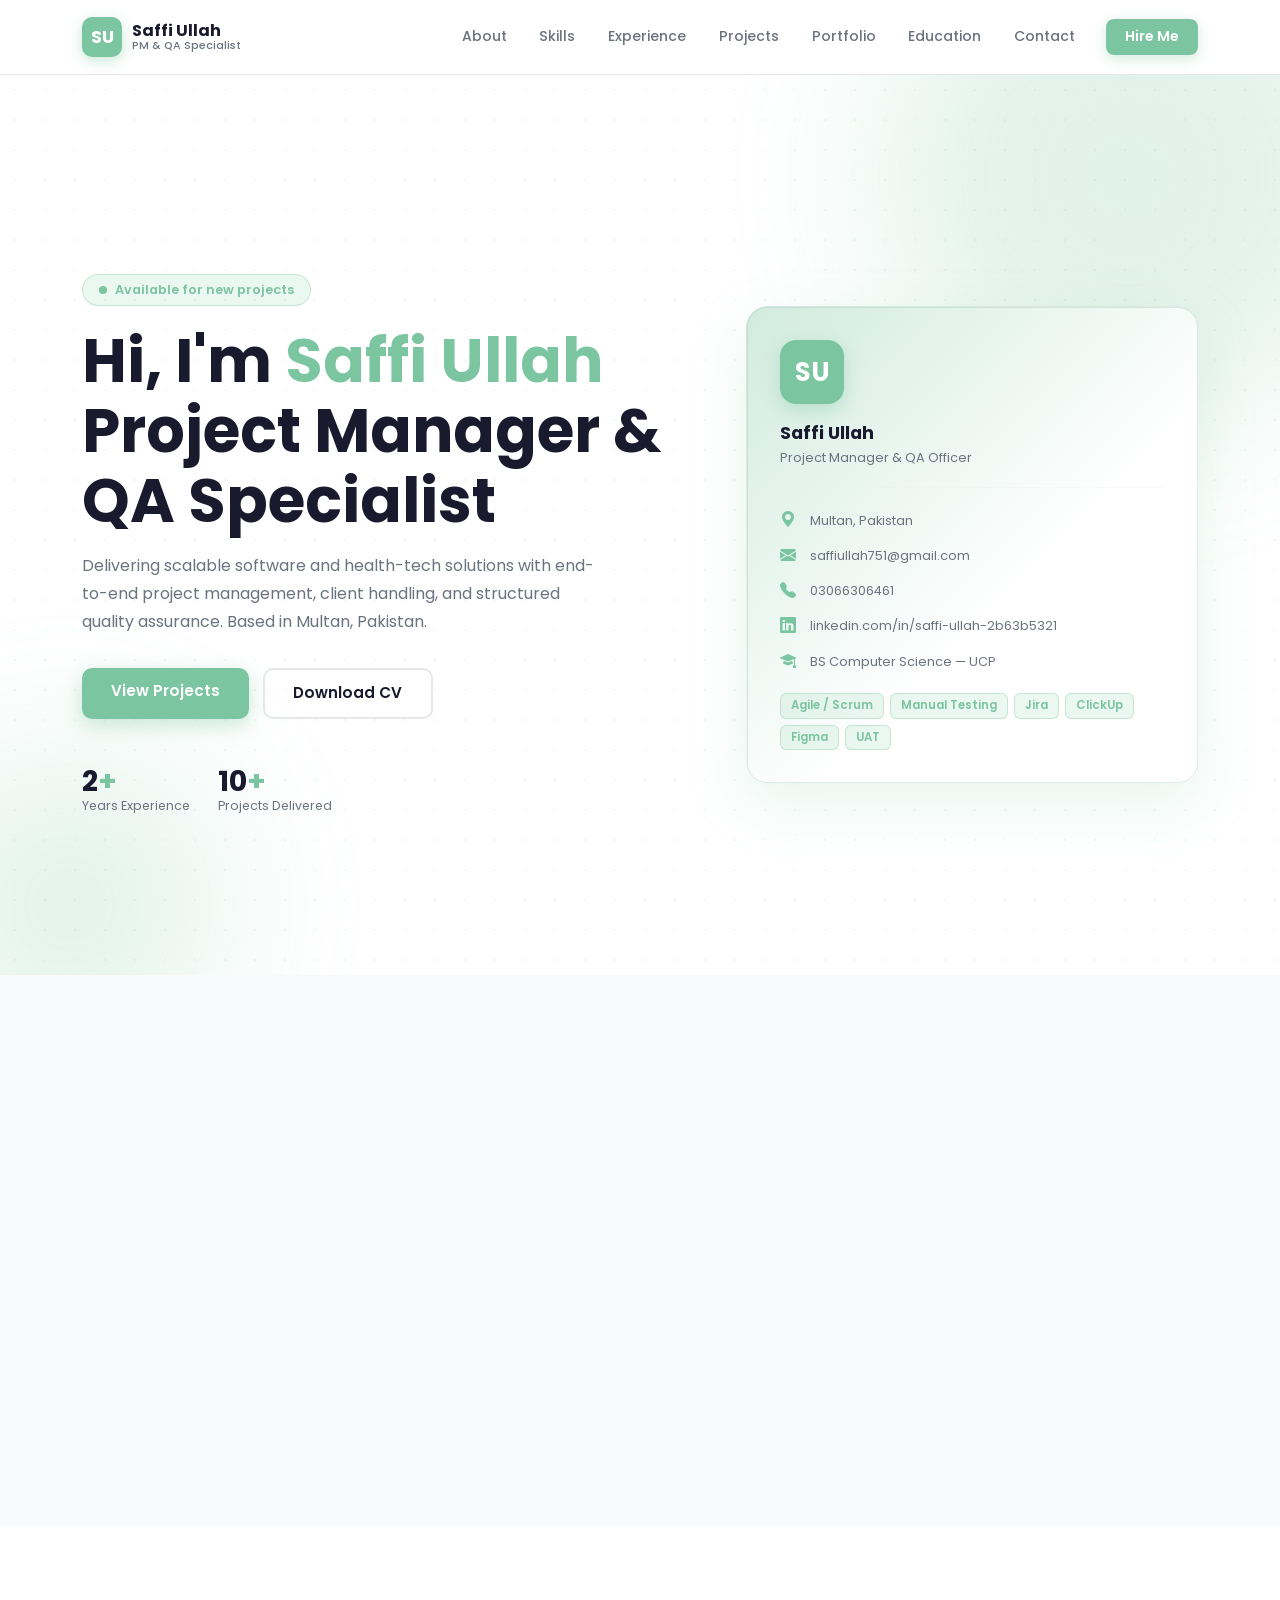
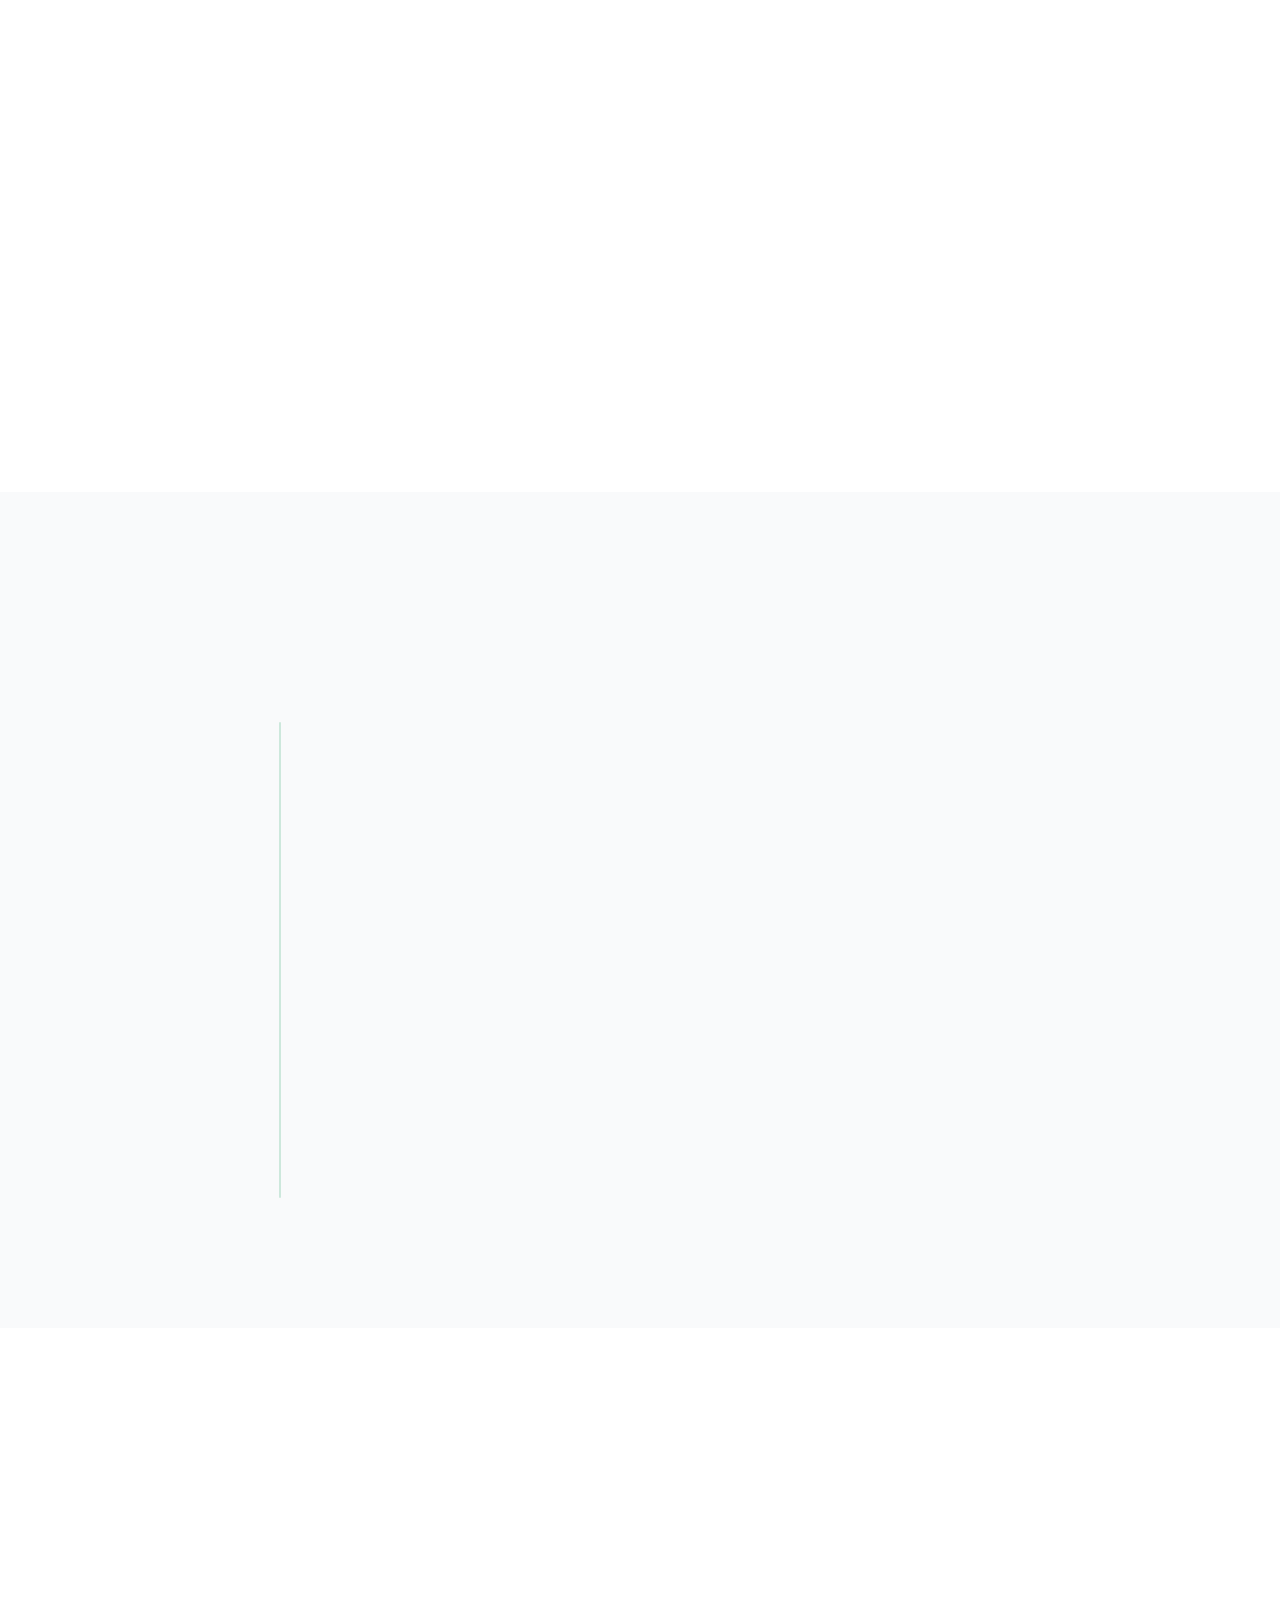
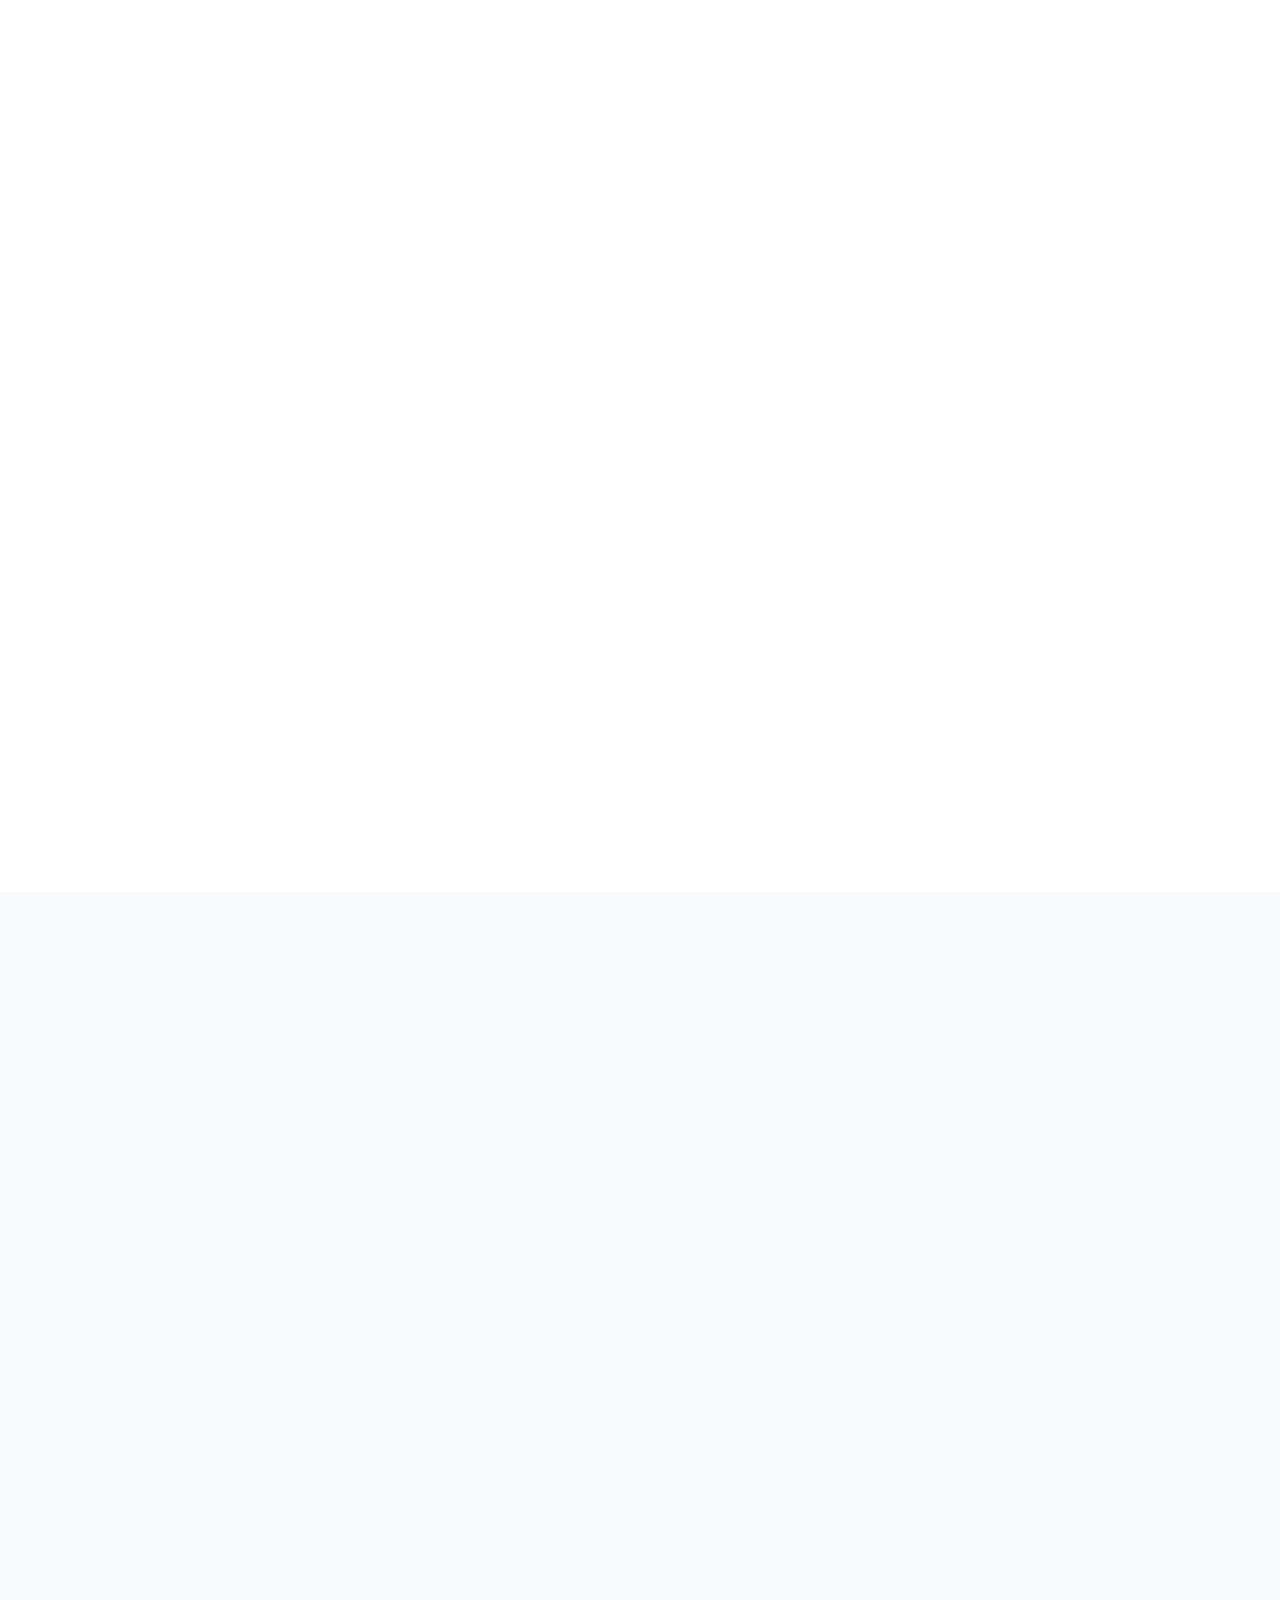
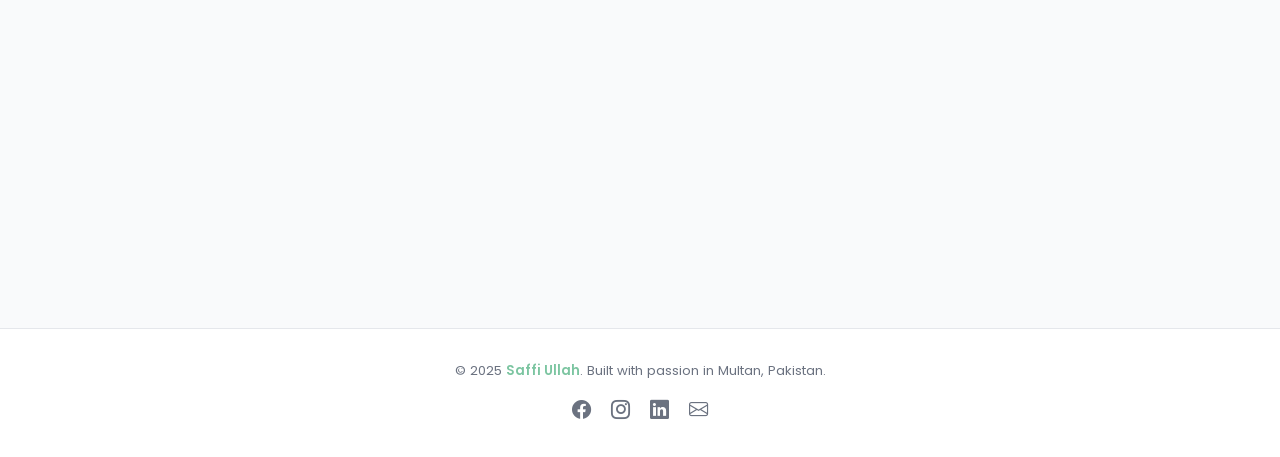
==== main.html @ bc8ad9ce "Initial commit" ====
<!DOCTYPE html>
<html lang="en">

<head>
  <meta charset="UTF-8" />
  <meta name="viewport" content="width=device-width, initial-scale=1.0" />
  <title>Saffi Ullah | Project Manager & QA Specialist</title>
  <link rel="stylesheet" href="assets/style.css" />

  <!-- Google Fonts -->
  <link
    href="https://fonts.googleapis.com/css2?family=Poppins:ital,wght@0,400;0,500;0,600;0,700;1,400;1,500&display=swap"
    rel="stylesheet" />

  <!-- Bootstrap 5 -->
  <link href="https://cdn.jsdelivr.net/npm/bootstrap@5.3.2/dist/css/bootstrap.min.css" rel="stylesheet" />

  <!-- Bootstrap Icons -->
  <link href="https://cdn.jsdelivr.net/npm/bootstrap-icons@1.11.3/font/bootstrap-icons.min.css" rel="stylesheet" />

  <!-- css link -->
  <link rel="stylesheet" href="assets/style.css" />

</head>



<body>

  <!-- ===== NAVBAR ===== -->
  <nav class="navbar navbar-expand-lg" id="mainNav">
    <div class="container">
      <a class="navbar-brand" href="#hero">
        <div class="logo-mark">SU</div>
        <div class="logo-text">
          <span class="logo-name">Saffi Ullah</span>
          <span class="logo-role">PM & QA Specialist</span>
        </div>
      </a>
      <button class="navbar-toggler" type="button" data-bs-toggle="collapse" data-bs-target="#navMenu">
        <i class="bi bi-list fs-4"></i>
      </button>
      <div class="collapse navbar-collapse justify-content-end" id="navMenu">
        <ul class="navbar-nav align-items-lg-center gap-1 me-3">
          <li class="nav-item"><a class="nav-link" href="#about">About</a></li>
          <li class="nav-item"><a class="nav-link" href="#skills">Skills</a></li>
          <li class="nav-item"><a class="nav-link" href="#experience">Experience</a></li>
          <li class="nav-item"><a class="nav-link" href="#projects">Projects</a></li>
          <li class="nav-item"><a class="nav-link" href="#portfolio">Portfolio</a></li>
          <li class="nav-item"><a class="nav-link" href="#education">Education</a></li>
          <li class="nav-item"><a class="nav-link" href="#contact">Contact</a></li>
        </ul>
        <a class="btn-hire nav-link" href="mailto:saffiullah751@gmail.com">Hire Me</a>
      </div>
    </div>
  </nav>

  <!-- ===== HERO ===== -->
  <section id="hero">
    <div class="hero-dots"></div>
    <div class="hero-blob blob-1"></div>
    <div class="hero-blob blob-2"></div>
    <div class="container">
      <div class="row align-items-center gy-5">
        <div class="col-lg-7">
          <div class="hero-badge">
            <span class="dot"></span>
            Available for new projects
          </div>
          <h1 class="hero-title">
            Hi, I'm <span class="accent-word">Saffi Ullah</span><br />
            Project Manager &<br />QA Specialist
          </h1>
          <p class="hero-desc">
            Delivering scalable software and health-tech solutions with end-to-end project management, client handling,
            and structured quality assurance. Based in Multan, Pakistan.
          </p>
          <div class="hero-actions">
            <a href="#projects" class="btn btn-primary-accent">View Projects</a>
            <a href="assets/CV/Saffi Ullah - Professional Cv.pdf" download class="btn btn-outline-accent">Download
              CV</a>
          </div>
          <div class="hero-stats">
            <div class="stat-item">
              <div class="stat-num">2<span>+</span></div>
              <div class="stat-label">Years Experience</div>
            </div>
            <div class="stat-item">
              <div class="stat-num">10<span>+</span></div>
              <div class="stat-label">Projects Delivered</div>
            </div>
          </div>
        </div>
        <div class="col-lg-5">
          <div class="hero-card">
            <div class="hc-avatar">SU</div>
            <div class="hc-name">Saffi Ullah</div>
            <div class="hc-role">Project Manager & QA Officer</div>
            <hr class="hc-divider" />
            <div class="hc-info-row">
              <i class="bi bi-geo-alt-fill"></i>
              <span>Multan, Pakistan</span>
            </div>
            <div class="hc-info-row">
              <i class="bi bi-envelope-fill"></i>
              <span>saffiullah751@gmail.com</span>
            </div>
            <div class="hc-info-row">
              <i class="bi bi-telephone-fill"></i>
              <span>03066306461</span>
            </div>
            <div class="hc-info-row">
              <i class="bi bi-linkedin"></i>
              <span>linkedin.com/in/saffi-ullah-2b63b5321</span>
            </div>
            <div class="hc-info-row">
              <i class="bi bi-mortarboard-fill"></i>
              <span>BS Computer Science — UCP</span>
            </div>
            <div class="hc-tags">
              <span class="hc-tag">Agile / Scrum</span>
              <span class="hc-tag">Manual Testing</span>
              <span class="hc-tag">Jira</span>
              <span class="hc-tag">ClickUp</span>
              <span class="hc-tag">Figma</span>
              <span class="hc-tag">UAT</span>
            </div>
          </div>
        </div>
      </div>
    </div>
  </section>

  <!-- ===== ABOUT ===== -->
  <section id="about">
    <div class="container">
      <div class="text-center mb-5 reveal">
        <div class="accent-line mx-auto"></div>
        <h2 class="section-title">About Me</h2>
        <p class="section-sub">A brief overview of who I am and what I bring to the table</p>
      </div>
      <div class="row g-4">
        <div class="col-md-6 col-lg-3 reveal delay-1">
          <div class="about-card">
            <div class="about-icon"><i class="bi bi-diagram-3-fill"></i></div>
            <h5>Project Management</h5>
            <p>End-to-end project delivery using Agile & Scrum methodologies with Jira and ClickUp.</p>
          </div>
        </div>
        <div class="col-md-6 col-lg-3 reveal delay-2">
          <div class="about-card">
            <div class="about-icon"><i class="bi bi-shield-check-fill"></i></div>
            <h5>QA & Testing</h5>
            <p>Manual testing, functional & structural testing, test case design, and UAT execution.</p>
          </div>
        </div>
        <div class="col-md-6 col-lg-3 reveal delay-3">
          <div class="about-card">
            <div class="about-icon"><i class="bi bi-people-fill"></i></div>
            <h5>Team Leadership</h5>
            <p>Coordinating cross-functional remote teams for smooth feature delivery and bug resolution.</p>
          </div>
        </div>
        <div class="col-md-6 col-lg-3 reveal delay-4">
          <div class="about-card">
            <div class="about-icon"><i class="bi bi-chat-dots-fill"></i></div>
            <h5>Client Handling</h5>
            <p>Requirement gathering, proposal writing, and clear project communications with clients.</p>
          </div>
        </div>
      </div>
    </div>
  </section>

  <!-- ===== SKILLS ===== -->
  <section id="skills">
    <div class="container">
      <div class="text-center mb-5 reveal">
        <div class="accent-line mx-auto"></div>
        <h2 class="section-title">Core Skills</h2>
        <p class="section-sub">Technologies, tools, and methodologies I work with</p>
      </div>
      <div class="row g-4">
        <div class="col-md-4 reveal delay-1">
          <div class="skill-group-title"><i class="bi bi-briefcase me-1"></i> Project Management</div>
          <div>
            <span class="skill-pill"><i class="bi bi-check-circle-fill"></i> Agile / Scrum</span>
            <span class="skill-pill"><i class="bi bi-check-circle-fill"></i> Client Communication</span>
            <span class="skill-pill"><i class="bi bi-check-circle-fill"></i> SRS Writing</span>
            <span class="skill-pill"><i class="bi bi-check-circle-fill"></i> Proposal Writing</span>
            <span class="skill-pill"><i class="bi bi-check-circle-fill"></i> Team Coordination</span>
            <span class="skill-pill"><i class="bi bi-check-circle-fill"></i> Remote Team Mgmt</span>
          </div>
        </div>
        <div class="col-md-4 reveal delay-2">
          <div class="skill-group-title"><i class="bi bi-shield-check me-1"></i> QA & Testing</div>
          <div>
            <span class="skill-pill"><i class="bi bi-check-circle-fill"></i> Manual Testing</span>
            <span class="skill-pill"><i class="bi bi-check-circle-fill"></i> Functional Testing</span>
            <span class="skill-pill"><i class="bi bi-check-circle-fill"></i> Structural Testing</span>
            <span class="skill-pill"><i class="bi bi-check-circle-fill"></i> Test Case Design</span>
            <span class="skill-pill"><i class="bi bi-check-circle-fill"></i> UAT</span>
            <span class="skill-pill"><i class="bi bi-check-circle-fill"></i> Defect Tracking</span>
          </div>
        </div>
        <div class="col-md-4 reveal delay-3">
          <div class="skill-group-title"><i class="bi bi-tools me-1"></i> Tools & Technologies</div>
          <div>
            <span class="skill-pill"><i class="bi bi-check-circle-fill"></i> Jira</span>
            <span class="skill-pill"><i class="bi bi-check-circle-fill"></i> ClickUp</span>
            <span class="skill-pill"><i class="bi bi-check-circle-fill"></i> Figma</span>
            <span class="skill-pill"><i class="bi bi-check-circle-fill"></i> Discord</span>
            <span class="skill-pill"><i class="bi bi-check-circle-fill"></i> Stitch AI</span>
            <span class="skill-pill"><i class="bi bi-check-circle-fill"></i> Perplexity AI</span>
          </div>
        </div>
      </div>
    </div>
  </section>

  <!-- ===== EXPERIENCE ===== -->
  <section id="experience">
    <div class="container">
      <div class="text-center mb-5 reveal">
        <div class="accent-line mx-auto"></div>
        <h2 class="section-title">Experience</h2>
        <p class="section-sub">Professional roles and responsibilities</p>
      </div>
      <div class="row justify-content-center">
        <div class="col-lg-8">
          <div class="timeline">
            <!-- Current job -->
            <div class="timeline-item reveal">
              <div class="timeline-dot"></div>
              <div class="timeline-card">
                <div class="timeline-header">
                  <div>
                    <div class="timeline-company">Maxcore Technologies</div>
                    <div class="timeline-role">Project Manager & QA Officer</div>
                  </div>
                  <span class="timeline-period">June 2025 – Present</span>
                </div>
                <ul class="timeline-list">
                  <li>Managed multiple software projects ensuring on-time delivery within scope and resources</li>
                  <li>Led QA processes including test planning, execution, and defect tracking</li>
                  <li>Coordinated cross-functional teams using Jira and ClickUp</li>
                  <li>Improved product quality by identifying and resolving critical issues before release</li>
                  <li>Handled client communication, requirements clarification, and project updates</li>
                </ul>
              </div>
            </div>
            <!-- Previous job -->
            <div class="timeline-item reveal delay-1">
              <div class="timeline-dot"></div>
              <div class="timeline-card">
                <div class="timeline-header">
                  <div>
                    <div class="timeline-company">Fitwell Hub</div>
                    <div class="timeline-role">Project Manager & QA Officer</div>
                  </div>
                  <span class="timeline-period">Aug 2024 – May 2025</span>
                </div>
                <ul class="timeline-list">
                  <li>Managed development of health-tech platforms including patient and doctor dashboards</li>
                  <li>Created detailed SRS documents, workflows, and system requirements</li>
                  <li>Conducted manual testing and UAT to ensure product quality</li>
                  <li>Collaborated with developers for smooth implementation and timely delivery</li>
                </ul>
              </div>
            </div>
          </div>
        </div>
      </div>
    </div>
  </section>

  <!-- ===== PROJECTS ===== -->
  <section id="projects">
    <div class="container">
      <div class="text-center mb-5 reveal">
        <div class="accent-line mx-auto"></div>
        <h2 class="section-title">Projects</h2>
        <p class="section-sub">Key projects I've managed and delivered</p>
      </div>
      <div class="row g-4">
        <!-- Darpatente -->
        <div class="col-md-6 col-lg-4 reveal delay-1">
          <div class="project-card">
            <div class="project-icon"><i class="bi bi-globe2"></i></div>
            <h5>Darpatente Website</h5>
            <p>Managed full project lifecycle from planning to deployment. Designed workflows and ensured quality
              through structured testing for a smooth user experience.</p>
            <div class="project-tags">
              <span class="project-tag">Web</span>
              <span class="project-tag">QA Testing</span>
              <span class="project-tag">Project Management</span>
            </div>
            <a href="https://www.darpatente.com/" target="_blank" class="project-link">
              Visit Site <i class="bi bi-arrow-right"></i>
            </a>
          </div>
        </div>

        <!-- ExtBuy -->
        <div class="col-md-6 col-lg-4 reveal delay-2">
          <div class="project-card">
            <div class="project-icon"><i class="bi bi-cart4"></i></div>
            <h5>ExtBuy E-commerce Platform</h5>
            <p>Managed development of a multi-category e-commerce platform (web + mobile). Oversaw UI/UX design, feature
              planning, functional testing, and coordinated dev teams.</p>
            <div class="project-tags">
              <span class="project-tag">E-commerce</span>
              <span class="project-tag">Web & Mobile</span>
              <span class="project-tag">UI/UX</span>
              <span class="project-tag">QA</span>
            </div>
            <a href="https://extbuy.om/" target="_blank" class="project-link">
              Visit Site <i class="bi bi-arrow-right"></i>
            </a>
          </div>
        </div>

        <!-- Qaf World -->
        <div class="col-md-6 col-lg-4 reveal delay-3">
          <div class="project-card">
            <div class="project-icon"><i class="bi bi-window"></i></div>
            <h5>Qaf World Website</h5>
            <p>Managed website planning and execution. Ensured functionality, usability, and performance through
              thorough QA testing and development team collaboration.</p>
            <div class="project-tags">
              <span class="project-tag">Web</span>
              <span class="project-tag">QA</span>
              <span class="project-tag">Performance</span>
            </div>
            <a href="https://qafworld.com/" target="_blank" class="project-link">
              Visit Site <i class="bi bi-arrow-right"></i>
            </a>
          </div>
        </div>

        <!-- Manly -->
        <div class="col-md-6 col-lg-4 reveal delay-1">
          <div class="project-card">
            <div class="project-icon"><i class="bi bi-bag-check-fill"></i></div>
            <h5>Manly Platform</h5>
            <p>Contributed to project management and QA for the Manly platform, ensuring smooth delivery and consistent
              quality across features.</p>
            <div class="project-tags">
              <span class="project-tag">Web</span>
              <span class="project-tag">QA</span>
            </div>
            <a href="https://manly.nl/" target="_blank" class="project-link">
              Visit Site <i class="bi bi-arrow-right"></i>
            </a>
          </div>
        </div>

        <!-- Laraib Fashion -->
        <div class="col-md-6 col-lg-4 reveal delay-2">
          <div class="project-card">
            <div class="project-icon"><i class="bi bi-stars"></i></div>
            <h5>Laraib Fashion</h5>
            <p>Managed the fashion e-commerce platform, overseeing product quality, user experience, and timely feature
              delivery.</p>
            <div class="project-tags">
              <span class="project-tag">Fashion</span>
              <span class="project-tag">E-commerce</span>
              <span class="project-tag">Web</span>
            </div>
            <a href="https://laraibfashion.foryouwin.com/" target="_blank" class="project-link">
              Visit Site <i class="bi bi-arrow-right"></i>
            </a>
          </div>
        </div>

        <!-- WorkDoDash -->
        <div class="col-md-6 col-lg-4 reveal delay-3">
          <div class="project-card">
            <div class="project-icon"><i class="bi bi-speedometer2"></i></div>
            <h5>WorkDoDash</h5>
            <p>Managed the WorkDoDash project end-to-end, conducting QA processes and ensuring reliable dashboard
              functionality for end users.</p>
            <div class="project-tags">
              <span class="project-tag">Dashboard</span>
              <span class="project-tag">QA</span>
              <span class="project-tag">Web</span>
            </div>
            <a href="https://workdodash.jojig.shop" target="_blank" class="project-link">
              Visit Site <i class="bi bi-arrow-right"></i>
            </a>
          </div>
        </div>
      </div>
    </div>
  </section>

  <!-- ===== PORTFOLIO LINKS ===== -->
  <!-- ===== PROJECTS ===== -->
  <section id="projects">
    <div class="container">
      <div class="text-center mb-5 reveal">
        <div class="accent-line mx-auto"></div>
        <h2 class="section-title">Projects</h2>
        <p class="section-sub">Key projects I've managed and delivered</p>
      </div>
      <div class="row g-4">
        <!-- Darpatente -->
        <div class="col-md-6 col-lg-4 reveal delay-1">
          <div class="project-card">
            <div class="project-icon">
              <img src="assets/darpatente-icon.png" alt="Darpatente">
            </div>
            <h5>Darpatente Website</h5>
            <p>Managed full project lifecycle from planning to deployment. Designed workflows and ensured quality
              through structured testing.</p>
            <div class="project-tags">
              <span class="project-tag">Web</span>
              <span class="project-tag">QA Testing</span>
            </div>
            <a href="https://www.darpatente.com/" target="_blank" class="btn btn-primary-accent w-100 mt-2">
              Visit Project <i class="bi bi-box-arrow-up-right ms-2"></i>
            </a>
          </div>
        </div>

        <!-- ExtBuy -->
        <div class="col-md-6 col-lg-4 reveal delay-2">
          <div class="project-card">
            <div class="project-icon">
              <img src="assets/extbuy-icon.png" alt="ExtBuy">
            </div>
            <h5>ExtBuy E-commerce</h5>
            <p>Managed development of a multi-category e-commerce platform (web + mobile). Oversaw UI/UX design and
              feature planning.</p>
            <div class="project-tags">
              <span class="project-tag">E-commerce</span>
              <span class="project-tag">Web & Mobile</span>
            </div>
            <a href="https://extbuy.om/" target="_blank" class="btn btn-primary-accent w-100 mt-2">
              Visit Project <i class="bi bi-box-arrow-up-right ms-2"></i>
            </a>
          </div>
        </div>

        <!-- Qaf World -->
        <div class="col-md-6 col-lg-4 reveal delay-3">
          <div class="project-card">
            <div class="project-icon">
              <img src="assets/qaf-icon.png" alt="Qaf World">
            </div>
            <h5>Qaf World Website</h5>
            <p>Managed website planning and execution. Ensured usability and performance through thorough QA testing.
            </p>
            <div class="project-tags">
              <span class="project-tag">Web</span>
              <span class="project-tag">Performance</span>
            </div>
            <a href="https://qafworld.com/" target="_blank" class="btn btn-primary-accent w-100 mt-2">
              Visit Project <i class="bi bi-box-arrow-up-right ms-2"></i>
            </a>
          </div>
        </div>

        <!-- WorkDoDash -->
        <div class="col-md-6 col-lg-4 reveal delay-1">
          <div class="project-card">
            <div class="project-icon">
              <img src="assets/workdodash-icon.png" alt="WorkDoDash">
            </div>
            <h5>WorkDoDash</h5>
            <p>Managed the WorkDoDash project end-to-end, conducting QA processes and ensuring reliable dashboard
              functionality.</p>
            <div class="project-tags">
              <span class="project-tag">Dashboard</span>
              <span class="project-tag">Web</span>
            </div>
            <a href="https://workdodash.jojig.shop" target="_blank" class="btn btn-primary-accent w-100 mt-2">
              Visit Project <i class="bi bi-box-arrow-up-right ms-2"></i>
            </a>
          </div>
        </div>

        <!-- Add more project cards here using the same structure -->
      </div>
    </div>
  </section>

  <!-- ===== FULL PORTFOLIO ===== -->
  <section id="portfolio">
    <div class="container">
      <div class="text-center mb-5 reveal">
        <div class="accent-line mx-auto"></div>
        <h2 class="section-title">Full Portfolio</h2>
        <p class="section-sub">All live links to websites and mobile apps I've worked on</p>
      </div>
      <div class="row g-4">
        <!-- Web Platforms -->
        <div class="col-lg-6 reveal delay-1">
          <h6 class="skill-group-title mb-3"><i class="bi bi-globe me-1"></i> Web Platforms</h6>
          <div class="portfolio-list">
            <a href="https://manly.nl/" target="_blank" class="port-link-card">
              <i class="bi bi-link-45deg"></i><span>manly.nl</span>
            </a>
            <a href="https://www.darpatente.com/" target="_blank" class="port-link-card">
              <i class="bi bi-link-45deg"></i><span>darpatente.com</span>
            </a>
            <a href="https://qafworld.com/" target="_blank" class="port-link-card">
              <i class="bi bi-link-45deg"></i><span>qafworld.com</span>
            </a>
            <a href="https://extbuy.om/" target="_blank" class="port-link-card">
              <i class="bi bi-link-45deg"></i><span>extbuy.om</span>
            </a>
            <a href="https://laraibfashion.foryouwin.com/" target="_blank" class="port-link-card">
              <i class="bi bi-link-45deg"></i><span>laraibfashion.foryouwin.com</span>
            </a>
            <a href="https://hrdsim.wixstudio.com/maxcorepk" target="_blank" class="port-link-card">
              <i class="bi bi-link-45deg"></i><span>maxcorepk (Studio)</span>
            </a>
            <a href="https://cdwrd.com" target="_blank" class="port-link-card">
              <i class="bi bi-link-45deg"></i><span>cdwrd.com</span>
            </a>
          </div>
        </div>

        <!-- Mobile Applications -->
        <div class="col-lg-6 reveal delay-2">
          <h6 class="skill-group-title mb-3"><i class="bi bi-phone me-1"></i> Mobile Applications</h6>
          <div class="portfolio-list">
            <a href="https://play.google.com/store/apps/details?id=com.max.darpatente123" target="_blank"
              class="port-link-card">
              <i class="bi bi-google-play"></i><span>Darpatente App</span>
            </a>
            <a href="https://play.google.com/store/apps/details?id=com.app.sourcesin" target="_blank"
              class="port-link-card">
              <i class="bi bi-google-play"></i><span>SourceSin App</span>
            </a>
            <a href="https://play.google.com/store/apps/details?id=com.sourcesin.vendor" target="_blank"
              class="port-link-card">
              <i class="bi bi-google-play"></i><span>SourceSin Vendor</span>
            </a>
            <a href="https://play.google.com/store/apps/details?id=com.sourcesin.rider" target="_blank"
              class="port-link-card">
              <i class="bi bi-google-play"></i><span>SourceSin Rider</span>
            </a>
            <a href="https://play.google.com/store/apps/details?id=com.ALMARAI.FACTORY" target="_blank"
              class="port-link-card">
              <i class="bi bi-google-play"></i><span>Almarai Factory App</span>
            </a>
          </div>
        </div>
      </div>
    </div>
  </section>

  <!-- ===== EDUCATION ===== -->
  <section id="education">
    <div class="container">
      <div class="text-center mb-5 reveal">
        <div class="accent-line mx-auto"></div>
        <h2 class="section-title">Education</h2>
        <p class="section-sub">Academic background and qualifications</p>
      </div>
      <div class="row g-4 justify-content-center">
        <div class="col-md-5 reveal delay-1">
          <div class="edu-card">
            <div class="edu-icon"><i class="bi bi-mortarboard-fill"></i></div>
            <h5>BS Computer Science</h5>
            <div class="institution">University of Central Punjab</div>
            <div class="period">2023 – Present</div>
            <div class="cgpa-badge">CGPA: 3.98 / 4.0</div>
          </div>
        </div>
        <div class="col-md-5 reveal delay-2">
          <div class="edu-card">
            <div class="edu-icon"><i class="bi bi-book-fill"></i></div>
            <h5>FSC (Pre-Engineering)</h5>
            <div class="institution">KIPS College, Multan</div>
            <div class="period">2021 – 2023</div>
          </div>
        </div>
      </div>
    </div>
  </section>

  <!-- ===== CONTACT ===== -->
  <section id="contact">
    <div class="container">
      <div class="text-center mb-5 reveal">
        <div class="accent-line mx-auto"></div>
        <h2 class="section-title">Get In Touch</h2>
        <p class="section-sub">Have a project in mind? Let's talk!</p>
      </div>
      <div class="row g-4 justify-content-center">
        <div class="col-sm-6 col-lg-3 reveal delay-1">
          <div class="contact-card text-center">
            <div class="contact-icon mx-auto"><i class="bi bi-envelope-fill"></i></div>
            <h6>Email</h6>
            <a href="mailto:saffiullah751@gmail.com">saffiullah751@gmail.com</a>
          </div>
        </div>
        <div class="col-sm-6 col-lg-3 reveal delay-2">
          <div class="contact-card text-center">
            <div class="contact-icon mx-auto"><i class="bi bi-telephone-fill"></i></div>
            <h6>Phone</h6>
            <a href="tel:+923066306461">+92 306 6306461</a>
          </div>
        </div>
        <div class="col-sm-6 col-lg-3 reveal delay-3">
          <div class="contact-card text-center">
            <div class="contact-icon mx-auto"><i class="bi bi-linkedin"></i></div>
            <h6>LinkedIn</h6>
            <a href="https://www.linkedin.com/in/saffi-ullah-2b63b5321" target="_blank">Saffi Ullah</a>
          </div>
        </div>
        <div class="col-sm-6 col-lg-3 reveal delay-4">
          <div class="contact-card text-center">
            <div class="contact-icon mx-auto"><i class="bi bi-geo-alt-fill"></i></div>
            <h6>Location</h6>
            <p>Multan, Punjab, Pakistan</p>
          </div>
        </div>
      </div>
    </div>
  </section>

  <!-- ===== FOOTER ===== -->
  <footer>
    <div class="container">
      <p>© 2025 <span class="accent">Saffi Ullah</span>. Built with passion in Multan, Pakistan.</p>
      <div class="social-icons">
        <a href="#"><i class="bi bi-facebook"></i></a>
        <a href="https://www.instagram.com/saffi_digital_dna?igsh=MW15eHNmMWEzOTBpOA==
"><i class="bi bi-instagram"></i></a>
        <a
          href="https://www.linkedin.com/in/saffi-ullah-2b63b5321?utm_source=share_via&utm_content=profile&utm_medium=member_android"><i
            class="bi bi-linkedin"></i></a>
        <a href="mailto:[saffiullah751@gmail.com 
]"><i class="bi bi-envelope"></i></a>
      </div>
    </div>
  </footer>

  <!-- Back to top -->
  <div id="backTop" title="Back to top"><i class="bi bi-arrow-up"></i></div>

  <!-- Bootstrap JS -->
  <script src="https://cdn.jsdelivr.net/npm/bootstrap@5.3.2/dist/js/bootstrap.bundle.min.js"></script>

  <link rel="stylesheet" href="assets/main.js">
</body>

</html>
---- assets/style.css ----
/* ===== CSS VARIABLES ===== */
    :root {
        --accent: rgb(124, 197, 161);
        --accent-light: rgba(124, 197, 161, 0.15);
        --accent-mid: rgba(124, 197, 161, 0.35);
        --text-dark: #1a1a2e;
        --text-gray: #6b7280;
        /* text-gray-500 */
        --text-light: #9ca3af;
        --bg-white: #ffffff;
        --bg-soft: #f9fafb;
        --border: #e5e7eb;
        --shadow-sm: 0 2px 8px rgba(124, 197, 161, 0.10);
        --shadow-md: 0 8px 32px rgba(124, 197, 161, 0.15);
        --shadow-lg: 0 20px 60px rgba(124, 197, 161, 0.18);
        --radius: 14px;
        --transition: 0.3s cubic-bezier(0.4, 0, 0.2, 1);
    }

    /* ===== RESET & BASE ===== */
    *,
    *::before,
    *::after {
        box-sizing: border-box;
        margin: 0;
        padding: 0;
    }

    html {
        scroll-behavior: smooth;
    }

    body {
        font-family: "Poppins", sans-serif;
        font-weight: 400;
        color: var(--text-dark);
        background-color: var(--bg-white);
        overflow-x: hidden;
    }

    h1,
    h2,
    h3,
    h4,
    h5 {
        font-weight: 700;
    }

    p,
    li,
    span,
    a {
        color: var(--text-gray);
    }

    a {
        text-decoration: none;
    }

    /* ===== SCROLLBAR ===== */
    ::-webkit-scrollbar {
        width: 6px;
    }

    ::-webkit-scrollbar-track {
        background: var(--bg-soft);
    }

    ::-webkit-scrollbar-thumb {
        background: var(--accent);
        border-radius: 3px;
    }

    /* ===== SECTION SPACING ===== */
    section {
        padding: 90px 0;
    }

    /* ===== SECTION HEADING ===== */
    .section-title {
        font-size: 2rem;
        font-weight: 700;
        color: var(--text-dark);
        margin-bottom: 0.4rem;
    }

    .section-sub {
        color: var(--text-gray);
        font-size: 0.95rem;
        margin-bottom: 2.5rem;
    }

    .accent-line {
        width: 48px;
        height: 4px;
        background: var(--accent);
        border-radius: 2px;
        margin-bottom: 0.75rem;
    }

    /* ===== NAVBAR ===== */
    .navbar {
        background: rgba(255, 255, 255, 0.92);
        backdrop-filter: blur(16px);
        -webkit-backdrop-filter: blur(16px);
        border-bottom: 1px solid var(--border);
        padding: 0.75rem 0;
        position: sticky;
        top: 0;
        z-index: 1000;
        transition: box-shadow var(--transition);
    }

    .navbar.scrolled {
        box-shadow: var(--shadow-md);
    }

    /* LOGO */
    .navbar-brand {
        display: flex;
        align-items: center;
        gap: 10px;
        text-decoration: none;
    }

    .logo-mark {
        width: 40px;
        height: 40px;
        background: var(--accent);
        border-radius: 10px;
        display: flex;
        align-items: center;
        justify-content: center;
        font-weight: 700;
        font-size: 1.1rem;
        color: #fff;
        letter-spacing: -0.5px;
        box-shadow: 0 4px 14px rgba(124, 197, 161, 0.4);
        flex-shrink: 0;
        transition: transform var(--transition), box-shadow var(--transition);
    }

    .navbar-brand:hover .logo-mark {
        transform: rotate(-6deg) scale(1.08);
        box-shadow: 0 6px 20px rgba(124, 197, 161, 0.5);
    }

    .logo-text {
        display: flex;
        flex-direction: column;
        line-height: 1.1;
    }

    .logo-name {
        font-size: 1rem;
        font-weight: 700;
        color: var(--text-dark);
    }

    .logo-role {
        font-size: 0.68rem;
        color: var(--text-gray);
        font-weight: 500;
    }

    .navbar-nav .nav-link {
        font-size: 0.88rem;
        font-weight: 500;
        color: var(--text-gray) !important;
        padding: 0.4rem 0.9rem !important;
        border-radius: 8px;
        transition: color var(--transition), background var(--transition);
    }

    .navbar-nav .nav-link:hover,
    .navbar-nav .nav-link.active {
        color: var(--accent) !important;
        background: var(--accent-light);
    }

    .btn-hire {
        background: var(--accent);
        color: #fff !important;
        border-radius: 8px;
        font-size: 0.88rem;
        font-weight: 600;
        padding: 0.45rem 1.2rem !important;
        transition: transform var(--transition), box-shadow var(--transition);
        box-shadow: 0 4px 14px rgba(124, 197, 161, 0.35);
    }

    .btn-hire:hover {
        transform: translateY(-2px);
        box-shadow: 0 8px 22px rgba(124, 197, 161, 0.45);
        color: #fff !important;
    }

    .navbar-toggler {
        border: none;
        color: var(--text-dark);
    }

    .navbar-toggler:focus {
        box-shadow: none;
    }

    /* ===== HERO ===== */
    #hero {
        min-height: 100vh;
        display: flex;
        align-items: center;
        position: relative;
        overflow: hidden;
        background: var(--bg-white);
        padding: 100px 0 60px;
    }

    /* Decorative blobs */
    .hero-blob {
        position: absolute;
        border-radius: 50%;
        filter: blur(80px);
        opacity: 0.22;
        pointer-events: none;
    }

    .blob-1 {
        width: 500px;
        height: 500px;
        background: var(--accent);
        top: -150px;
        right: -100px;
        animation: floatBlob 8s ease-in-out infinite;
    }

    .blob-2 {
        width: 300px;
        height: 300px;
        background: var(--accent);
        bottom: -80px;
        left: -80px;
        animation: floatBlob 10s ease-in-out infinite reverse;
    }

    @keyframes floatBlob {

        0%,
        100% {
            transform: translate(0, 0) scale(1);
        }

        50% {
            transform: translate(20px, -20px) scale(1.05);
        }
    }

    /* Dot grid pattern */
    .hero-dots {
        position: absolute;
        inset: 0;
        background-image: radial-gradient(circle, rgba(124, 197, 161, 0.12) 1.5px, transparent 1.5px);
        background-size: 30px 30px;
        pointer-events: none;
    }

    .hero-badge {
        display: inline-flex;
        align-items: center;
        gap: 8px;
        background: var(--accent-light);
        border: 1px solid var(--accent-mid);
        border-radius: 50px;
        padding: 0.35rem 1rem;
        font-size: 0.8rem;
        font-weight: 600;
        color: var(--accent) !important;
        margin-bottom: 1.25rem;
        animation: fadeUp 0.6s ease both;
    }

    .hero-badge .dot {
        width: 8px;
        height: 8px;
        background: var(--accent);
        border-radius: 50%;
        animation: pulse 2s infinite;
    }

    @keyframes pulse {

        0%,
        100% {
            transform: scale(1);
            opacity: 1;
        }

        50% {
            transform: scale(1.4);
            opacity: 0.6;
        }
    }

    .hero-title {
        font-size: clamp(2.2rem, 5vw, 3.8rem);
        font-weight: 700;
        color: var(--text-dark);
        line-height: 1.15;
        margin-bottom: 1rem;
        animation: fadeUp 0.7s ease 0.1s both;
    }

    .hero-title .accent-word {
        color: var(--accent);
    }

    .hero-desc {
        font-size: 1rem;
        color: var(--text-gray);
        max-width: 520px;
        line-height: 1.75;
        margin-bottom: 2rem;
        animation: fadeUp 0.7s ease 0.2s both;
    }

    .hero-actions {
        display: flex;
        flex-wrap: wrap;
        gap: 14px;
        animation: fadeUp 0.7s ease 0.3s both;
    }

    .btn-primary-accent {
        background: var(--accent);
        color: #fff;
        border: none;
        border-radius: 10px;
        padding: 0.75rem 1.8rem;
        font-size: 0.95rem;
        font-weight: 600;
        transition: transform var(--transition), box-shadow var(--transition);
        box-shadow: 0 6px 20px rgba(124, 197, 161, 0.4);
    }

    .btn-primary-accent:hover {
        transform: translateY(-3px);
        transition: ease-in-out 0.3s;
        box-shadow: 0 10px 28px rgba(124, 197, 161, 0.5);
        color: black;
    }

    .btn-outline-accent {
        background: transparent;
        color: var(--text-dark);
        border: 2px solid var(--border);
        border-radius: 10px;
        padding: 0.75rem 1.8rem;
        font-size: 0.95rem;
        font-weight: 600;
        transition: border-color var(--transition), color var(--transition), transform var(--transition);
    }

    .btn-outline-accent:hover {
        border-color: var(--accent);
        color: var(--accent);
        transform: translateY(-3px);
    }

    /* Hero stats */
    .hero-stats {
        display: flex;
        flex-wrap: wrap;
        gap: 28px;
        margin-top: 3rem;
        animation: fadeUp 0.7s ease 0.4s both;
    }

    .stat-item {
        text-align: left;
    }

    .stat-num {
        font-size: 1.8rem;
        font-weight: 700;
        color: var(--text-dark);
        line-height: 1;
    }

    .stat-num span {
        color: var(--accent);
    }

    .stat-label {
        font-size: 0.78rem;
        color: var(--text-gray);
        margin-top: 2px;
    }

    /* Updated for Image Icons */
    .project-icon {
        padding: 0;
        /* Remove padding to let image fill the space */
        overflow: hidden;
        background: transparent;
        /* Optional: set to var(--accent-light) if images are transparent */
    }

    .project-icon img {
        width: 100%;
        height: 100%;
        object-fit: cover;
        /* Ensures the image fills the icon box neatly */
        border-radius: 11px;
    }

    /* Hero card (right side) */
    .hero-card {
        background: var(--bg-white);
        border: 1px solid var(--border);
        border-radius: 20px;
        padding: 2rem;
        box-shadow: var(--shadow-lg);
        animation: fadeLeft 0.8s ease 0.2s both;
        position: relative;
    }

    .hero-card::before {
        content: '';
        position: absolute;
        top: -2px;
        left: -2px;
        right: -2px;
        bottom: -2px;
        border-radius: 22px;
        background: linear-gradient(135deg, var(--accent-mid), transparent 60%);
        z-index: -1;
    }

    .hc-avatar {
        width: 64px;
        height: 64px;
        background: var(--accent);
        border-radius: 16px;
        display: flex;
        align-items: center;
        justify-content: center;
        font-size: 1.6rem;
        font-weight: 700;
        color: #fff;
        margin-bottom: 1rem;
        box-shadow: 0 6px 20px rgba(124, 197, 161, 0.4);
    }

    .hc-name {
        font-size: 1.1rem;
        font-weight: 700;
        color: var(--text-dark);
        margin-bottom: 2px;
    }

    .hc-role {
        font-size: 0.8rem;
        color: var(--text-gray);
        margin-bottom: 1.25rem;
    }

    .hc-divider {
        border-color: var(--border);
        margin-bottom: 1.25rem;
    }

    .hc-info-row {
        display: flex;
        align-items: center;
        gap: 10px;
        margin-bottom: 0.7rem;
    }

    .hc-info-row i {
        color: var(--accent);
        font-size: 1rem;
        width: 20px;
        flex-shrink: 0;
    }

    .hc-info-row span {
        font-size: 0.8rem;
        color: var(--text-gray);
    }

    .hc-tags {
        display: flex;
        flex-wrap: wrap;
        gap: 6px;
        margin-top: 1.25rem;
    }

    .hc-tag {
        background: var(--accent-light);
        color: var(--accent) !important;
        border-radius: 6px;
        padding: 3px 10px;
        font-size: 0.73rem;
        font-weight: 600;
        border: 1px solid var(--accent-mid);
    }

    /* ===== ABOUT ===== */
    #about {
        background: var(--bg-soft);
    }

    .about-card {
        background: var(--bg-white);
        border: 1px solid var(--border);
        border-radius: var(--radius);
        padding: 2rem;
        box-shadow: var(--shadow-sm);
        transition: transform var(--transition), box-shadow var(--transition);
    }

    .about-card:hover {
        transform: translateY(-4px);
        box-shadow: var(--shadow-md);
    }

    .about-icon {
        width: 48px;
        height: 48px;
        background: var(--accent-light);
        border-radius: 12px;
        display: flex;
        align-items: center;
        justify-content: center;
        margin-bottom: 1rem;
    }

    .about-icon i {
        color: var(--accent);
        font-size: 1.3rem;
    }

    .about-card h5 {
        font-size: 1rem;
        font-weight: 700;
        color: var(--text-dark);
        margin-bottom: 0.4rem;
    }

    .about-card p {
        font-size: 0.875rem;
        color: var(--text-gray);
        margin: 0;
    }

    /* ===== SKILLS ===== */
    #skills {
        background: var(--bg-white);
    }

    .skill-group-title {
        font-size: 0.75rem;
        font-weight: 700;
        text-transform: uppercase;
        letter-spacing: 1.5px;
        color: var(--accent);
        margin-bottom: 1rem;
    }

    .skill-pill {
        display: inline-flex;
        align-items: center;
        gap: 6px;
        background: var(--bg-soft);
        border: 1px solid var(--border);
        border-radius: 8px;
        padding: 0.45rem 0.9rem;
        font-size: 0.82rem;
        font-weight: 500;
        color: var(--text-gray) !important;
        margin: 0 6px 8px 0;
        transition: background var(--transition), border-color var(--transition), color var(--transition), transform var(--transition);
    }

    .skill-pill:hover {
        background: var(--accent-light);
        border-color: var(--accent-mid);
        color: var(--accent) !important;
        transform: translateY(-2px);
    }

    .skill-pill i {
        font-size: 0.8rem;
        color: var(--accent);
    }

    /* ===== EXPERIENCE ===== */
    #experience {
        background: var(--bg-soft);
    }

    .timeline {
        position: relative;
        padding-left: 28px;
    }

    .timeline::before {
        content: '';
        position: absolute;
        left: 7px;
        top: 8px;
        bottom: 0;
        width: 2px;
        background: var(--accent-mid);
        border-radius: 1px;
    }

    .timeline-item {
        position: relative;
        margin-bottom: 2.5rem;
    }

    .timeline-dot {
        position: absolute;
        left: -28px;
        top: 6px;
        width: 16px;
        height: 16px;
        background: var(--accent);
        border-radius: 50%;
        border: 3px solid var(--bg-white);
        box-shadow: 0 0 0 2px var(--accent-mid);
    }

    .timeline-card {
        background: var(--bg-white);
        border: 1px solid var(--border);
        border-radius: var(--radius);
        padding: 1.5rem;
        box-shadow: var(--shadow-sm);
        transition: transform var(--transition), box-shadow var(--transition);
    }

    .timeline-card:hover {
        transform: translateY(-3px);
        box-shadow: var(--shadow-md);
    }

    .timeline-header {
        display: flex;
        justify-content: space-between;
        align-items: flex-start;
        flex-wrap: wrap;
        gap: 8px;
        margin-bottom: 0.75rem;
    }

    .timeline-company {
        font-size: 1rem;
        font-weight: 700;
        color: var(--text-dark);
    }

    .timeline-role {
        font-size: 0.85rem;
        color: var(--accent);
        font-weight: 600;
    }

    .timeline-period {
        font-size: 0.75rem;
        background: var(--accent-light);
        color: var(--accent) !important;
        border: 1px solid var(--accent-mid);
        border-radius: 6px;
        padding: 3px 10px;
        font-weight: 600;
        white-space: nowrap;
    }

    .timeline-list {
        padding-left: 1.1rem;
        margin: 0;
    }

    .timeline-list li {
        font-size: 0.85rem;
        color: var(--text-gray);
        margin-bottom: 4px;
        line-height: 1.6;
    }

    /* ===== PROJECTS ===== */
    #projects {
        background: var(--bg-white);
    }

    .project-card {
        background: var(--bg-white);
        border: 1px solid var(--border);
        border-radius: var(--radius);
        padding: 1.75rem;
        height: 100%;
        box-shadow: var(--shadow-sm);
        transition: transform var(--transition), box-shadow var(--transition), border-color var(--transition);
        position: relative;
        overflow: hidden;
    }

    .project-card::after {
        content: '';
        position: absolute;
        top: 0;
        left: 0;
        right: 0;
        height: 3px;
        background: var(--accent);
        transform: scaleX(0);
        transition: transform var(--transition);
        transform-origin: left;
    }

    .project-card:hover {
        transform: translateY(-5px);
        box-shadow: var(--shadow-md);
        border-color: var(--accent-mid);
    }

    .project-card:hover::after {
        transform: scaleX(1);
    }

    .project-icon {
        width: 44px;
        height: 44px;
        background: var(--accent-light);
        border-radius: 11px;
        display: flex;
        align-items: center;
        justify-content: center;
        margin-bottom: 1rem;
        border: 1px solid var(--accent-mid);
    }

    .project-icon i {
        color: var(--accent);
        font-size: 1.2rem;
    }

    .project-card h5 {
        font-size: 1rem;
        font-weight: 700;
        color: var(--text-dark);
        margin-bottom: 0.5rem;
    }

    .project-card p {
        font-size: 0.83rem;
        color: var(--text-gray);
        line-height: 1.6;
        margin-bottom: 1rem;
    }

    .project-tags {
        display: flex;
        flex-wrap: wrap;
        gap: 5px;
        margin-bottom: 1rem;
    }

    .project-tag {
        font-size: 0.7rem;
        background: var(--bg-soft);
        color: var(--text-gray) !important;
        border: 1px solid var(--border);
        border-radius: 5px;
        padding: 2px 8px;
        font-weight: 500;
    }

    .project-link {
        display: inline-flex;
        align-items: center;
        gap: 6px;
        font-size: 0.82rem;
        font-weight: 600;
        color: var(--accent) !important;
        transition: gap var(--transition);
    }

    .project-link:hover {
        gap: 10px;
    }

    .project-link i {
        font-size: 0.8rem;
    }

    /* ===== EDUCATION ===== */
    #education {
        background: var(--bg-soft);
    }

    .edu-card {
        background: var(--bg-white);
        border: 1px solid var(--border);
        border-radius: var(--radius);
        padding: 1.75rem;
        box-shadow: var(--shadow-sm);
        transition: transform var(--transition), box-shadow var(--transition);
    }

    .edu-card:hover {
        transform: translateY(-3px);
        box-shadow: var(--shadow-md);
    }

    .edu-icon {
        width: 48px;
        height: 48px;
        background: var(--accent-light);
        border-radius: 12px;
        display: flex;
        align-items: center;
        justify-content: center;
        border: 1px solid var(--accent-mid);
        margin-bottom: 1rem;
    }

    .edu-icon i {
        color: var(--accent);
        font-size: 1.3rem;
    }

    .edu-card h5 {
        font-size: 1rem;
        font-weight: 700;
        color: var(--text-dark);
    }

    .edu-card .institution {
        font-size: 0.85rem;
        color: var(--accent);
        font-weight: 600;
    }

    .edu-card .period {
        font-size: 0.78rem;
        color: var(--text-gray);
    }

    .cgpa-badge {
        display: inline-block;
        background: var(--accent-light);
        border: 1px solid var(--accent-mid);
        color: var(--accent) !important;
        border-radius: 6px;
        font-size: 0.78rem;
        font-weight: 700;
        padding: 3px 10px;
        margin-top: 0.5rem;
    }

    /* ===== PORTFOLIO LINKS ===== */
    #portfolio {
        background: var(--bg-white);
    }

    .port-link-card {
        display: flex;
        align-items: center;
        gap: 12px;
        background: var(--bg-soft);
        border: 1px solid var(--border);
        border-radius: 10px;
        padding: 0.9rem 1.1rem;
        margin-bottom: 10px;
        transition: background var(--transition), border-color var(--transition), transform var(--transition);
        text-decoration: none;
    }

    .port-link-card:hover {
        background: var(--accent-light);
        border-color: var(--accent-mid);
        transform: translateX(4px);
    }

    .port-link-card i {
        color: var(--accent);
        font-size: 1rem;
        flex-shrink: 0;
    }

    .port-link-card span {
        font-size: 0.83rem;
        font-weight: 500;
        color: var(--text-dark);
        word-break: break-all;
    }

    /* ===== CONTACT ===== */
    #contact {
        background: var(--bg-soft);
    }

    .contact-card {
        background: var(--bg-white);
        border: 1px solid var(--border);
        border-radius: var(--radius);
        padding: 2rem;
        box-shadow: var(--shadow-sm);
        transition: transform var(--transition), box-shadow var(--transition);
    }

    .contact-card:hover {
        transform: translateY(-3px);
        box-shadow: var(--shadow-md);
    }

    .contact-icon {
        width: 52px;
        height: 52px;
        background: var(--accent-light);
        border-radius: 13px;
        display: flex;
        align-items: center;
        justify-content: center;
        margin-bottom: 1rem;
        border: 1px solid var(--accent-mid);
    }

    .contact-icon i {
        color: var(--accent);
        font-size: 1.4rem;
    }

    .contact-card h6 {
        font-size: 0.85rem;
        font-weight: 700;
        color: var(--text-dark);
        margin-bottom: 3px;
    }

    .contact-card a,
    .contact-card p {
        font-size: 0.83rem;
        color: var(--text-gray);
        word-break: break-all;
    }

    /* ===== FOOTER ===== */
    footer {
        background: var(--bg-white);
        border-top: 1px solid var(--border);
        padding: 2rem 0;
        text-align: center;
    }

    footer p {
        font-size: 0.82rem;
        color: var(--text-gray);
        margin: 0;
    }

    footer .accent {
        color: var(--accent);
        font-weight: 600;
    }

    /* ===== ANIMATIONS ===== */
    @keyframes fadeUp {
        from {
            opacity: 0;
            transform: translateY(24px);
        }

        to {
            opacity: 1;
            transform: translateY(0);
        }
    }

    @keyframes fadeLeft {
        from {
            opacity: 0;
            transform: translateX(32px);
        }

        to {
            opacity: 1;
            transform: translateX(0);
        }
    }

    .social-icons {
        display: flex;
        justify-content: center;
        margin-top: 1rem;
    }

    .social-icons a {
        margin: 0 10px;
        color: var(--text-gray);
        font-size: 1.2rem;
        transition: var(--transition);
    }

    .social-icons a:hover {
        color: var(--accent);
    }

    .reveal {
        opacity: 0;
        transform: translateY(28px);
        transition: opacity 0.6s ease, transform 0.6s ease;
    }

    .reveal.visible {
        opacity: 1;
        transform: translateY(0);
    }

    .reveal-left {
        opacity: 0;
        transform: translateX(-28px);
        transition: opacity 0.6s ease, transform 0.6s ease;
    }

    .reveal-left.visible {
        opacity: 1;
        transform: translateX(0);
    }

    .reveal-right {
        opacity: 0;
        transform: translateX(28px);
        transition: opacity 0.6s ease, transform 0.6s ease;
    }

    .reveal-right.visible {
        opacity: 1;
        transform: translateX(0);
    }

    /* Stagger delays */
    .delay-1 {
        transition-delay: 0.1s;
    }

    .delay-2 {
        transition-delay: 0.2s;
    }

    .delay-3 {
        transition-delay: 0.3s;
    }

    .delay-4 {
        transition-delay: 0.4s;
    }

    /* ===== BACK TO TOP ===== */
    #backTop {
        position: fixed;
        bottom: 28px;
        right: 28px;
        width: 44px;
        height: 44px;
        background: var(--accent);
        border-radius: 12px;
        display: flex;
        align-items: center;
        justify-content: center;
        color: #fff;
        font-size: 1.1rem;
        cursor: pointer;
        opacity: 0;
        pointer-events: none;
        transition: opacity var(--transition), transform var(--transition);
        box-shadow: 0 4px 16px rgba(124, 197, 161, 0.45);
        z-index: 999;
    }

    #backTop.show {
        opacity: 1;
        pointer-events: auto;
    }

    #backTop:hover {
        transform: translateY(-3px);
    }

    /* ===== RESPONSIVE ===== */
    @media (max-width: 768px) {
        section {
            padding: 60px 0;
        }

        .hero-stats {
            gap: 20px;
        }

        .hero-title {
            font-size: 2rem;
        }

        .section-title {
            font-size: 1.6rem;
        }

        .hero-card {
            margin-top: 2.5rem;
        }
    }

    @media (max-width: 576px) {
        .hero-actions {
            flex-direction: column;
        }

        .btn-primary-accent,
        .btn-outline-accent {
            text-align: center;
        }
    }
---- assets/style.css ----
/* ===== CSS VARIABLES ===== */
    :root {
        --accent: rgb(124, 197, 161);
        --accent-light: rgba(124, 197, 161, 0.15);
        --accent-mid: rgba(124, 197, 161, 0.35);
        --text-dark: #1a1a2e;
        --text-gray: #6b7280;
        /* text-gray-500 */
        --text-light: #9ca3af;
        --bg-white: #ffffff;
        --bg-soft: #f9fafb;
        --border: #e5e7eb;
        --shadow-sm: 0 2px 8px rgba(124, 197, 161, 0.10);
        --shadow-md: 0 8px 32px rgba(124, 197, 161, 0.15);
        --shadow-lg: 0 20px 60px rgba(124, 197, 161, 0.18);
        --radius: 14px;
        --transition: 0.3s cubic-bezier(0.4, 0, 0.2, 1);
    }

    /* ===== RESET & BASE ===== */
    *,
    *::before,
    *::after {
        box-sizing: border-box;
        margin: 0;
        padding: 0;
    }

    html {
        scroll-behavior: smooth;
    }

    body {
        font-family: "Poppins", sans-serif;
        font-weight: 400;
        color: var(--text-dark);
        background-color: var(--bg-white);
        overflow-x: hidden;
    }

    h1,
    h2,
    h3,
    h4,
    h5 {
        font-weight: 700;
    }

    p,
    li,
    span,
    a {
        color: var(--text-gray);
    }

    a {
        text-decoration: none;
    }

    /* ===== SCROLLBAR ===== */
    ::-webkit-scrollbar {
        width: 6px;
    }

    ::-webkit-scrollbar-track {
        background: var(--bg-soft);
    }

    ::-webkit-scrollbar-thumb {
        background: var(--accent);
        border-radius: 3px;
    }

    /* ===== SECTION SPACING ===== */
    section {
        padding: 90px 0;
    }

    /* ===== SECTION HEADING ===== */
    .section-title {
        font-size: 2rem;
        font-weight: 700;
        color: var(--text-dark);
        margin-bottom: 0.4rem;
    }

    .section-sub {
        color: var(--text-gray);
        font-size: 0.95rem;
        margin-bottom: 2.5rem;
    }

    .accent-line {
        width: 48px;
        height: 4px;
        background: var(--accent);
        border-radius: 2px;
        margin-bottom: 0.75rem;
    }

    /* ===== NAVBAR ===== */
    .navbar {
        background: rgba(255, 255, 255, 0.92);
        backdrop-filter: blur(16px);
        -webkit-backdrop-filter: blur(16px);
        border-bottom: 1px solid var(--border);
        padding: 0.75rem 0;
        position: sticky;
        top: 0;
        z-index: 1000;
        transition: box-shadow var(--transition);
    }

    .navbar.scrolled {
        box-shadow: var(--shadow-md);
    }

    /* LOGO */
    .navbar-brand {
        display: flex;
        align-items: center;
        gap: 10px;
        text-decoration: none;
    }

    .logo-mark {
        width: 40px;
        height: 40px;
        background: var(--accent);
        border-radius: 10px;
        display: flex;
        align-items: center;
        justify-content: center;
        font-weight: 700;
        font-size: 1.1rem;
        color: #fff;
        letter-spacing: -0.5px;
        box-shadow: 0 4px 14px rgba(124, 197, 161, 0.4);
        flex-shrink: 0;
        transition: transform var(--transition), box-shadow var(--transition);
    }

    .navbar-brand:hover .logo-mark {
        transform: rotate(-6deg) scale(1.08);
        box-shadow: 0 6px 20px rgba(124, 197, 161, 0.5);
    }

    .logo-text {
        display: flex;
        flex-direction: column;
        line-height: 1.1;
    }

    .logo-name {
        font-size: 1rem;
        font-weight: 700;
        color: var(--text-dark);
    }

    .logo-role {
        font-size: 0.68rem;
        color: var(--text-gray);
        font-weight: 500;
    }

    .navbar-nav .nav-link {
        font-size: 0.88rem;
        font-weight: 500;
        color: var(--text-gray) !important;
        padding: 0.4rem 0.9rem !important;
        border-radius: 8px;
        transition: color var(--transition), background var(--transition);
    }

    .navbar-nav .nav-link:hover,
    .navbar-nav .nav-link.active {
        color: var(--accent) !important;
        background: var(--accent-light);
    }

    .btn-hire {
        background: var(--accent);
        color: #fff !important;
        border-radius: 8px;
        font-size: 0.88rem;
        font-weight: 600;
        padding: 0.45rem 1.2rem !important;
        transition: transform var(--transition), box-shadow var(--transition);
        box-shadow: 0 4px 14px rgba(124, 197, 161, 0.35);
    }

    .btn-hire:hover {
        transform: translateY(-2px);
        box-shadow: 0 8px 22px rgba(124, 197, 161, 0.45);
        color: #fff !important;
    }

    .navbar-toggler {
        border: none;
        color: var(--text-dark);
    }

    .navbar-toggler:focus {
        box-shadow: none;
    }

    /* ===== HERO ===== */
    #hero {
        min-height: 100vh;
        display: flex;
        align-items: center;
        position: relative;
        overflow: hidden;
        background: var(--bg-white);
        padding: 100px 0 60px;
    }

    /* Decorative blobs */
    .hero-blob {
        position: absolute;
        border-radius: 50%;
        filter: blur(80px);
        opacity: 0.22;
        pointer-events: none;
    }

    .blob-1 {
        width: 500px;
        height: 500px;
        background: var(--accent);
        top: -150px;
        right: -100px;
        animation: floatBlob 8s ease-in-out infinite;
    }

    .blob-2 {
        width: 300px;
        height: 300px;
        background: var(--accent);
        bottom: -80px;
        left: -80px;
        animation: floatBlob 10s ease-in-out infinite reverse;
    }

    @keyframes floatBlob {

        0%,
        100% {
            transform: translate(0, 0) scale(1);
        }

        50% {
            transform: translate(20px, -20px) scale(1.05);
        }
    }

    /* Dot grid pattern */
    .hero-dots {
        position: absolute;
        inset: 0;
        background-image: radial-gradient(circle, rgba(124, 197, 161, 0.12) 1.5px, transparent 1.5px);
        background-size: 30px 30px;
        pointer-events: none;
    }

    .hero-badge {
        display: inline-flex;
        align-items: center;
        gap: 8px;
        background: var(--accent-light);
        border: 1px solid var(--accent-mid);
        border-radius: 50px;
        padding: 0.35rem 1rem;
        font-size: 0.8rem;
        font-weight: 600;
        color: var(--accent) !important;
        margin-bottom: 1.25rem;
        animation: fadeUp 0.6s ease both;
    }

    .hero-badge .dot {
        width: 8px;
        height: 8px;
        background: var(--accent);
        border-radius: 50%;
        animation: pulse 2s infinite;
    }

    @keyframes pulse {

        0%,
        100% {
            transform: scale(1);
            opacity: 1;
        }

        50% {
            transform: scale(1.4);
            opacity: 0.6;
        }
    }

    .hero-title {
        font-size: clamp(2.2rem, 5vw, 3.8rem);
        font-weight: 700;
        color: var(--text-dark);
        line-height: 1.15;
        margin-bottom: 1rem;
        animation: fadeUp 0.7s ease 0.1s both;
    }

    .hero-title .accent-word {
        color: var(--accent);
    }

    .hero-desc {
        font-size: 1rem;
        color: var(--text-gray);
        max-width: 520px;
        line-height: 1.75;
        margin-bottom: 2rem;
        animation: fadeUp 0.7s ease 0.2s both;
    }

    .hero-actions {
        display: flex;
        flex-wrap: wrap;
        gap: 14px;
        animation: fadeUp 0.7s ease 0.3s both;
    }

    .btn-primary-accent {
        background: var(--accent);
        color: #fff;
        border: none;
        border-radius: 10px;
        padding: 0.75rem 1.8rem;
        font-size: 0.95rem;
        font-weight: 600;
        transition: transform var(--transition), box-shadow var(--transition);
        box-shadow: 0 6px 20px rgba(124, 197, 161, 0.4);
    }

    .btn-primary-accent:hover {
        transform: translateY(-3px);
        transition: ease-in-out 0.3s;
        box-shadow: 0 10px 28px rgba(124, 197, 161, 0.5);
        color: black;
    }

    .btn-outline-accent {
        background: transparent;
        color: var(--text-dark);
        border: 2px solid var(--border);
        border-radius: 10px;
        padding: 0.75rem 1.8rem;
        font-size: 0.95rem;
        font-weight: 600;
        transition: border-color var(--transition), color var(--transition), transform var(--transition);
    }

    .btn-outline-accent:hover {
        border-color: var(--accent);
        color: var(--accent);
        transform: translateY(-3px);
    }

    /* Hero stats */
    .hero-stats {
        display: flex;
        flex-wrap: wrap;
        gap: 28px;
        margin-top: 3rem;
        animation: fadeUp 0.7s ease 0.4s both;
    }

    .stat-item {
        text-align: left;
    }

    .stat-num {
        font-size: 1.8rem;
        font-weight: 700;
        color: var(--text-dark);
        line-height: 1;
    }

    .stat-num span {
        color: var(--accent);
    }

    .stat-label {
        font-size: 0.78rem;
        color: var(--text-gray);
        margin-top: 2px;
    }

    /* Updated for Image Icons */
    .project-icon {
        padding: 0;
        /* Remove padding to let image fill the space */
        overflow: hidden;
        background: transparent;
        /* Optional: set to var(--accent-light) if images are transparent */
    }

    .project-icon img {
        width: 100%;
        height: 100%;
        object-fit: cover;
        /* Ensures the image fills the icon box neatly */
        border-radius: 11px;
    }

    /* Hero card (right side) */
    .hero-card {
        background: var(--bg-white);
        border: 1px solid var(--border);
        border-radius: 20px;
        padding: 2rem;
        box-shadow: var(--shadow-lg);
        animation: fadeLeft 0.8s ease 0.2s both;
        position: relative;
    }

    .hero-card::before {
        content: '';
        position: absolute;
        top: -2px;
        left: -2px;
        right: -2px;
        bottom: -2px;
        border-radius: 22px;
        background: linear-gradient(135deg, var(--accent-mid), transparent 60%);
        z-index: -1;
    }

    .hc-avatar {
        width: 64px;
        height: 64px;
        background: var(--accent);
        border-radius: 16px;
        display: flex;
        align-items: center;
        justify-content: center;
        font-size: 1.6rem;
        font-weight: 700;
        color: #fff;
        margin-bottom: 1rem;
        box-shadow: 0 6px 20px rgba(124, 197, 161, 0.4);
    }

    .hc-name {
        font-size: 1.1rem;
        font-weight: 700;
        color: var(--text-dark);
        margin-bottom: 2px;
    }

    .hc-role {
        font-size: 0.8rem;
        color: var(--text-gray);
        margin-bottom: 1.25rem;
    }

    .hc-divider {
        border-color: var(--border);
        margin-bottom: 1.25rem;
    }

    .hc-info-row {
        display: flex;
        align-items: center;
        gap: 10px;
        margin-bottom: 0.7rem;
    }

    .hc-info-row i {
        color: var(--accent);
        font-size: 1rem;
        width: 20px;
        flex-shrink: 0;
    }

    .hc-info-row span {
        font-size: 0.8rem;
        color: var(--text-gray);
    }

    .hc-tags {
        display: flex;
        flex-wrap: wrap;
        gap: 6px;
        margin-top: 1.25rem;
    }

    .hc-tag {
        background: var(--accent-light);
        color: var(--accent) !important;
        border-radius: 6px;
        padding: 3px 10px;
        font-size: 0.73rem;
        font-weight: 600;
        border: 1px solid var(--accent-mid);
    }

    /* ===== ABOUT ===== */
    #about {
        background: var(--bg-soft);
    }

    .about-card {
        background: var(--bg-white);
        border: 1px solid var(--border);
        border-radius: var(--radius);
        padding: 2rem;
        box-shadow: var(--shadow-sm);
        transition: transform var(--transition), box-shadow var(--transition);
    }

    .about-card:hover {
        transform: translateY(-4px);
        box-shadow: var(--shadow-md);
    }

    .about-icon {
        width: 48px;
        height: 48px;
        background: var(--accent-light);
        border-radius: 12px;
        display: flex;
        align-items: center;
        justify-content: center;
        margin-bottom: 1rem;
    }

    .about-icon i {
        color: var(--accent);
        font-size: 1.3rem;
    }

    .about-card h5 {
        font-size: 1rem;
        font-weight: 700;
        color: var(--text-dark);
        margin-bottom: 0.4rem;
    }

    .about-card p {
        font-size: 0.875rem;
        color: var(--text-gray);
        margin: 0;
    }

    /* ===== SKILLS ===== */
    #skills {
        background: var(--bg-white);
    }

    .skill-group-title {
        font-size: 0.75rem;
        font-weight: 700;
        text-transform: uppercase;
        letter-spacing: 1.5px;
        color: var(--accent);
        margin-bottom: 1rem;
    }

    .skill-pill {
        display: inline-flex;
        align-items: center;
        gap: 6px;
        background: var(--bg-soft);
        border: 1px solid var(--border);
        border-radius: 8px;
        padding: 0.45rem 0.9rem;
        font-size: 0.82rem;
        font-weight: 500;
        color: var(--text-gray) !important;
        margin: 0 6px 8px 0;
        transition: background var(--transition), border-color var(--transition), color var(--transition), transform var(--transition);
    }

    .skill-pill:hover {
        background: var(--accent-light);
        border-color: var(--accent-mid);
        color: var(--accent) !important;
        transform: translateY(-2px);
    }

    .skill-pill i {
        font-size: 0.8rem;
        color: var(--accent);
    }

    /* ===== EXPERIENCE ===== */
    #experience {
        background: var(--bg-soft);
    }

    .timeline {
        position: relative;
        padding-left: 28px;
    }

    .timeline::before {
        content: '';
        position: absolute;
        left: 7px;
        top: 8px;
        bottom: 0;
        width: 2px;
        background: var(--accent-mid);
        border-radius: 1px;
    }

    .timeline-item {
        position: relative;
        margin-bottom: 2.5rem;
    }

    .timeline-dot {
        position: absolute;
        left: -28px;
        top: 6px;
        width: 16px;
        height: 16px;
        background: var(--accent);
        border-radius: 50%;
        border: 3px solid var(--bg-white);
        box-shadow: 0 0 0 2px var(--accent-mid);
    }

    .timeline-card {
        background: var(--bg-white);
        border: 1px solid var(--border);
        border-radius: var(--radius);
        padding: 1.5rem;
        box-shadow: var(--shadow-sm);
        transition: transform var(--transition), box-shadow var(--transition);
    }

    .timeline-card:hover {
        transform: translateY(-3px);
        box-shadow: var(--shadow-md);
    }

    .timeline-header {
        display: flex;
        justify-content: space-between;
        align-items: flex-start;
        flex-wrap: wrap;
        gap: 8px;
        margin-bottom: 0.75rem;
    }

    .timeline-company {
        font-size: 1rem;
        font-weight: 700;
        color: var(--text-dark);
    }

    .timeline-role {
        font-size: 0.85rem;
        color: var(--accent);
        font-weight: 600;
    }

    .timeline-period {
        font-size: 0.75rem;
        background: var(--accent-light);
        color: var(--accent) !important;
        border: 1px solid var(--accent-mid);
        border-radius: 6px;
        padding: 3px 10px;
        font-weight: 600;
        white-space: nowrap;
    }

    .timeline-list {
        padding-left: 1.1rem;
        margin: 0;
    }

    .timeline-list li {
        font-size: 0.85rem;
        color: var(--text-gray);
        margin-bottom: 4px;
        line-height: 1.6;
    }

    /* ===== PROJECTS ===== */
    #projects {
        background: var(--bg-white);
    }

    .project-card {
        background: var(--bg-white);
        border: 1px solid var(--border);
        border-radius: var(--radius);
        padding: 1.75rem;
        height: 100%;
        box-shadow: var(--shadow-sm);
        transition: transform var(--transition), box-shadow var(--transition), border-color var(--transition);
        position: relative;
        overflow: hidden;
    }

    .project-card::after {
        content: '';
        position: absolute;
        top: 0;
        left: 0;
        right: 0;
        height: 3px;
        background: var(--accent);
        transform: scaleX(0);
        transition: transform var(--transition);
        transform-origin: left;
    }

    .project-card:hover {
        transform: translateY(-5px);
        box-shadow: var(--shadow-md);
        border-color: var(--accent-mid);
    }

    .project-card:hover::after {
        transform: scaleX(1);
    }

    .project-icon {
        width: 44px;
        height: 44px;
        background: var(--accent-light);
        border-radius: 11px;
        display: flex;
        align-items: center;
        justify-content: center;
        margin-bottom: 1rem;
        border: 1px solid var(--accent-mid);
    }

    .project-icon i {
        color: var(--accent);
        font-size: 1.2rem;
    }

    .project-card h5 {
        font-size: 1rem;
        font-weight: 700;
        color: var(--text-dark);
        margin-bottom: 0.5rem;
    }

    .project-card p {
        font-size: 0.83rem;
        color: var(--text-gray);
        line-height: 1.6;
        margin-bottom: 1rem;
    }

    .project-tags {
        display: flex;
        flex-wrap: wrap;
        gap: 5px;
        margin-bottom: 1rem;
    }

    .project-tag {
        font-size: 0.7rem;
        background: var(--bg-soft);
        color: var(--text-gray) !important;
        border: 1px solid var(--border);
        border-radius: 5px;
        padding: 2px 8px;
        font-weight: 500;
    }

    .project-link {
        display: inline-flex;
        align-items: center;
        gap: 6px;
        font-size: 0.82rem;
        font-weight: 600;
        color: var(--accent) !important;
        transition: gap var(--transition);
    }

    .project-link:hover {
        gap: 10px;
    }

    .project-link i {
        font-size: 0.8rem;
    }

    /* ===== EDUCATION ===== */
    #education {
        background: var(--bg-soft);
    }

    .edu-card {
        background: var(--bg-white);
        border: 1px solid var(--border);
        border-radius: var(--radius);
        padding: 1.75rem;
        box-shadow: var(--shadow-sm);
        transition: transform var(--transition), box-shadow var(--transition);
    }

    .edu-card:hover {
        transform: translateY(-3px);
        box-shadow: var(--shadow-md);
    }

    .edu-icon {
        width: 48px;
        height: 48px;
        background: var(--accent-light);
        border-radius: 12px;
        display: flex;
        align-items: center;
        justify-content: center;
        border: 1px solid var(--accent-mid);
        margin-bottom: 1rem;
    }

    .edu-icon i {
        color: var(--accent);
        font-size: 1.3rem;
    }

    .edu-card h5 {
        font-size: 1rem;
        font-weight: 700;
        color: var(--text-dark);
    }

    .edu-card .institution {
        font-size: 0.85rem;
        color: var(--accent);
        font-weight: 600;
    }

    .edu-card .period {
        font-size: 0.78rem;
        color: var(--text-gray);
    }

    .cgpa-badge {
        display: inline-block;
        background: var(--accent-light);
        border: 1px solid var(--accent-mid);
        color: var(--accent) !important;
        border-radius: 6px;
        font-size: 0.78rem;
        font-weight: 700;
        padding: 3px 10px;
        margin-top: 0.5rem;
    }

    /* ===== PORTFOLIO LINKS ===== */
    #portfolio {
        background: var(--bg-white);
    }

    .port-link-card {
        display: flex;
        align-items: center;
        gap: 12px;
        background: var(--bg-soft);
        border: 1px solid var(--border);
        border-radius: 10px;
        padding: 0.9rem 1.1rem;
        margin-bottom: 10px;
        transition: background var(--transition), border-color var(--transition), transform var(--transition);
        text-decoration: none;
    }

    .port-link-card:hover {
        background: var(--accent-light);
        border-color: var(--accent-mid);
        transform: translateX(4px);
    }

    .port-link-card i {
        color: var(--accent);
        font-size: 1rem;
        flex-shrink: 0;
    }

    .port-link-card span {
        font-size: 0.83rem;
        font-weight: 500;
        color: var(--text-dark);
        word-break: break-all;
    }

    /* ===== CONTACT ===== */
    #contact {
        background: var(--bg-soft);
    }

    .contact-card {
        background: var(--bg-white);
        border: 1px solid var(--border);
        border-radius: var(--radius);
        padding: 2rem;
        box-shadow: var(--shadow-sm);
        transition: transform var(--transition), box-shadow var(--transition);
    }

    .contact-card:hover {
        transform: translateY(-3px);
        box-shadow: var(--shadow-md);
    }

    .contact-icon {
        width: 52px;
        height: 52px;
        background: var(--accent-light);
        border-radius: 13px;
        display: flex;
        align-items: center;
        justify-content: center;
        margin-bottom: 1rem;
        border: 1px solid var(--accent-mid);
    }

    .contact-icon i {
        color: var(--accent);
        font-size: 1.4rem;
    }

    .contact-card h6 {
        font-size: 0.85rem;
        font-weight: 700;
        color: var(--text-dark);
        margin-bottom: 3px;
    }

    .contact-card a,
    .contact-card p {
        font-size: 0.83rem;
        color: var(--text-gray);
        word-break: break-all;
    }

    /* ===== FOOTER ===== */
    footer {
        background: var(--bg-white);
        border-top: 1px solid var(--border);
        padding: 2rem 0;
        text-align: center;
    }

    footer p {
        font-size: 0.82rem;
        color: var(--text-gray);
        margin: 0;
    }

    footer .accent {
        color: var(--accent);
        font-weight: 600;
    }

    /* ===== ANIMATIONS ===== */
    @keyframes fadeUp {
        from {
            opacity: 0;
            transform: translateY(24px);
        }

        to {
            opacity: 1;
            transform: translateY(0);
        }
    }

    @keyframes fadeLeft {
        from {
            opacity: 0;
            transform: translateX(32px);
        }

        to {
            opacity: 1;
            transform: translateX(0);
        }
    }

    .social-icons {
        display: flex;
        justify-content: center;
        margin-top: 1rem;
    }

    .social-icons a {
        margin: 0 10px;
        color: var(--text-gray);
        font-size: 1.2rem;
        transition: var(--transition);
    }

    .social-icons a:hover {
        color: var(--accent);
    }

    .reveal {
        opacity: 0;
        transform: translateY(28px);
        transition: opacity 0.6s ease, transform 0.6s ease;
    }

    .reveal.visible {
        opacity: 1;
        transform: translateY(0);
    }

    .reveal-left {
        opacity: 0;
        transform: translateX(-28px);
        transition: opacity 0.6s ease, transform 0.6s ease;
    }

    .reveal-left.visible {
        opacity: 1;
        transform: translateX(0);
    }

    .reveal-right {
        opacity: 0;
        transform: translateX(28px);
        transition: opacity 0.6s ease, transform 0.6s ease;
    }

    .reveal-right.visible {
        opacity: 1;
        transform: translateX(0);
    }

    /* Stagger delays */
    .delay-1 {
        transition-delay: 0.1s;
    }

    .delay-2 {
        transition-delay: 0.2s;
    }

    .delay-3 {
        transition-delay: 0.3s;
    }

    .delay-4 {
        transition-delay: 0.4s;
    }

    /* ===== BACK TO TOP ===== */
    #backTop {
        position: fixed;
        bottom: 28px;
        right: 28px;
        width: 44px;
        height: 44px;
        background: var(--accent);
        border-radius: 12px;
        display: flex;
        align-items: center;
        justify-content: center;
        color: #fff;
        font-size: 1.1rem;
        cursor: pointer;
        opacity: 0;
        pointer-events: none;
        transition: opacity var(--transition), transform var(--transition);
        box-shadow: 0 4px 16px rgba(124, 197, 161, 0.45);
        z-index: 999;
    }

    #backTop.show {
        opacity: 1;
        pointer-events: auto;
    }

    #backTop:hover {
        transform: translateY(-3px);
    }

    /* ===== RESPONSIVE ===== */
    @media (max-width: 768px) {
        section {
            padding: 60px 0;
        }

        .hero-stats {
            gap: 20px;
        }

        .hero-title {
            font-size: 2rem;
        }

        .section-title {
            font-size: 1.6rem;
        }

        .hero-card {
            margin-top: 2.5rem;
        }
    }

    @media (max-width: 576px) {
        .hero-actions {
            flex-direction: column;
        }

        .btn-primary-accent,
        .btn-outline-accent {
            text-align: center;
        }
    }
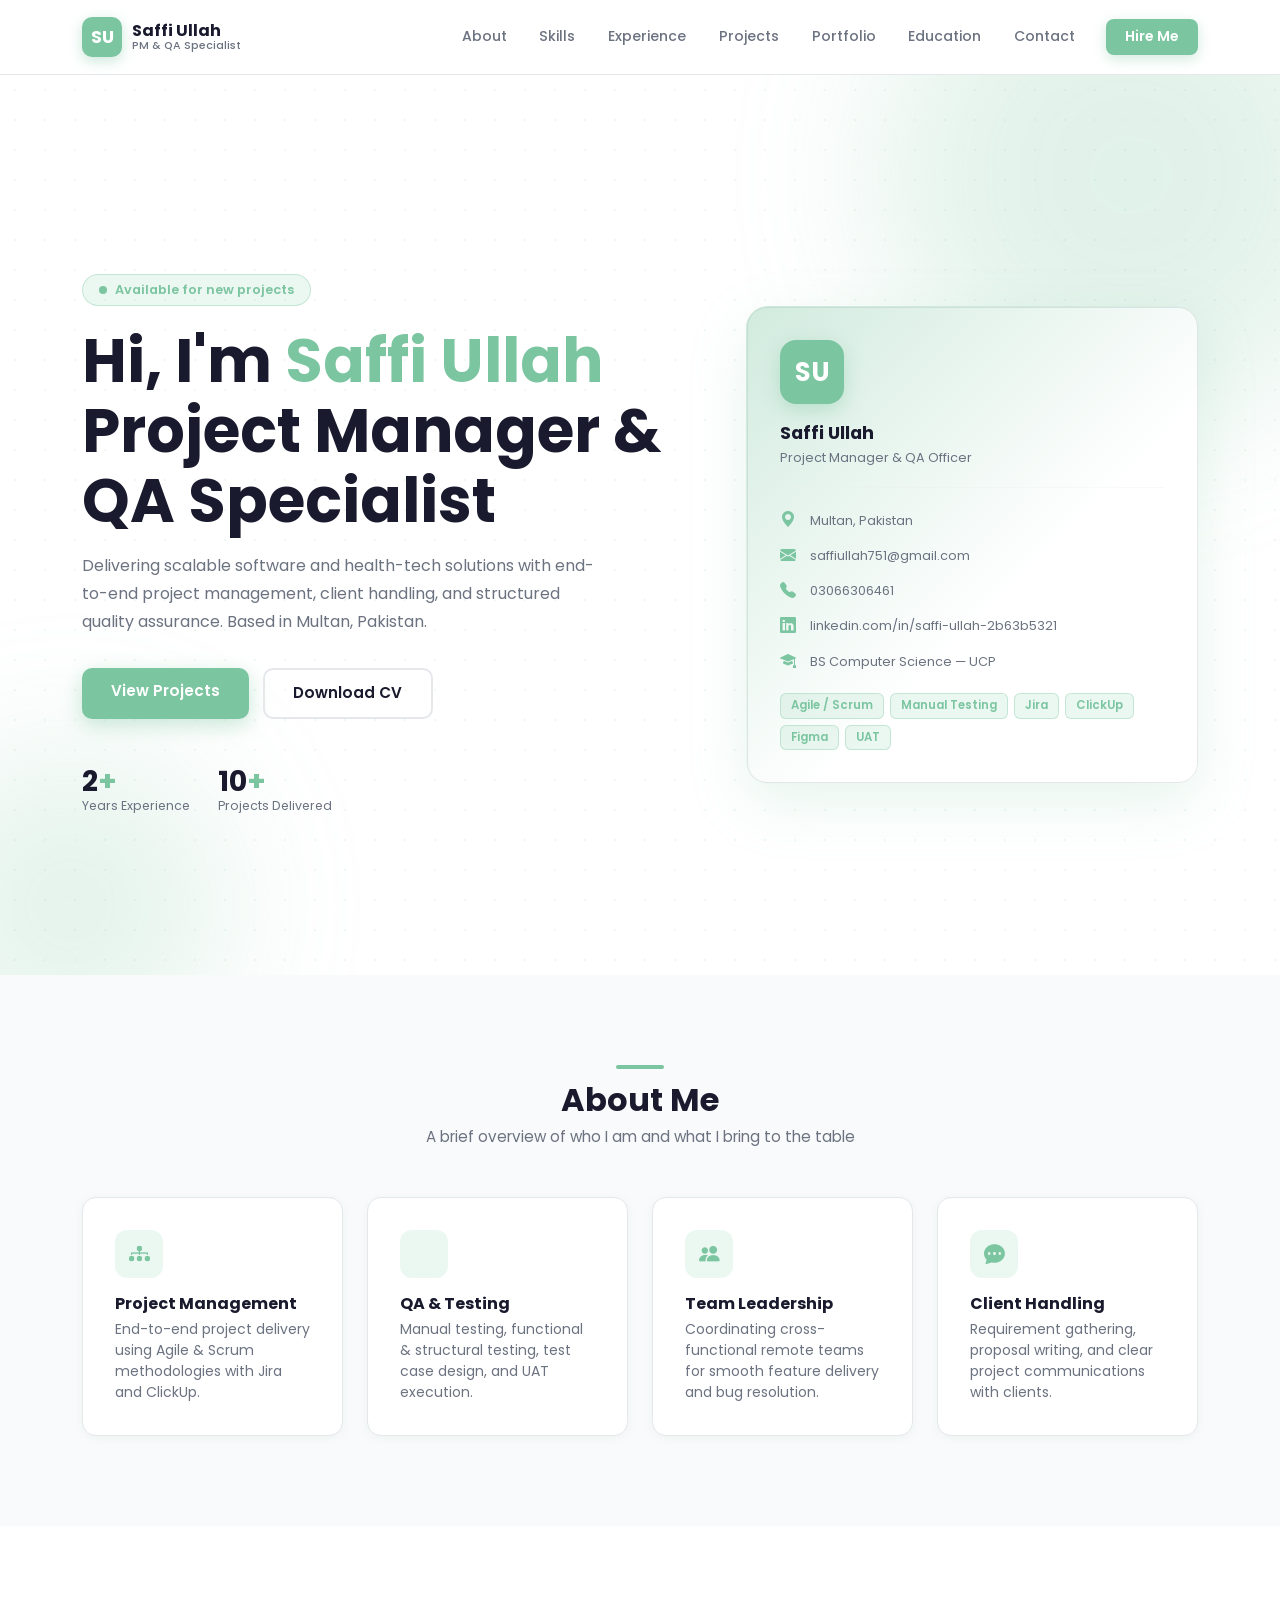
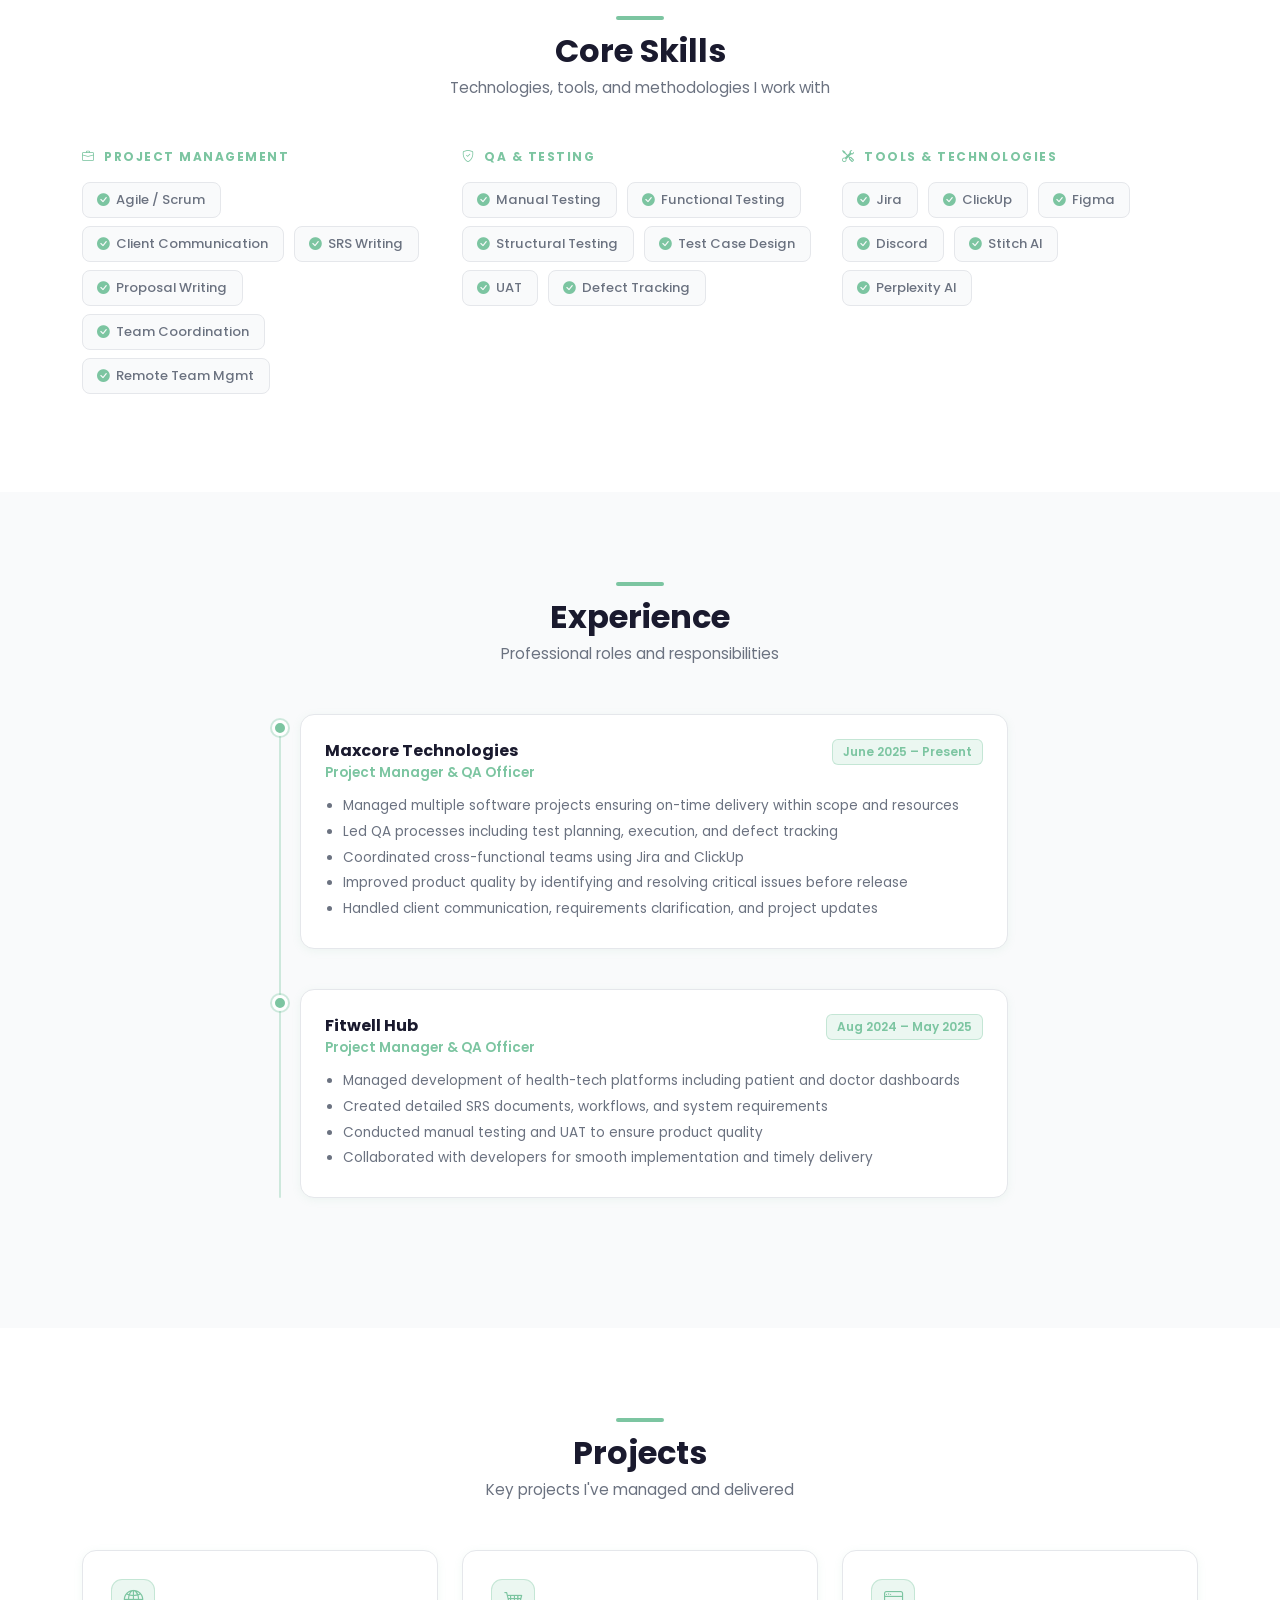
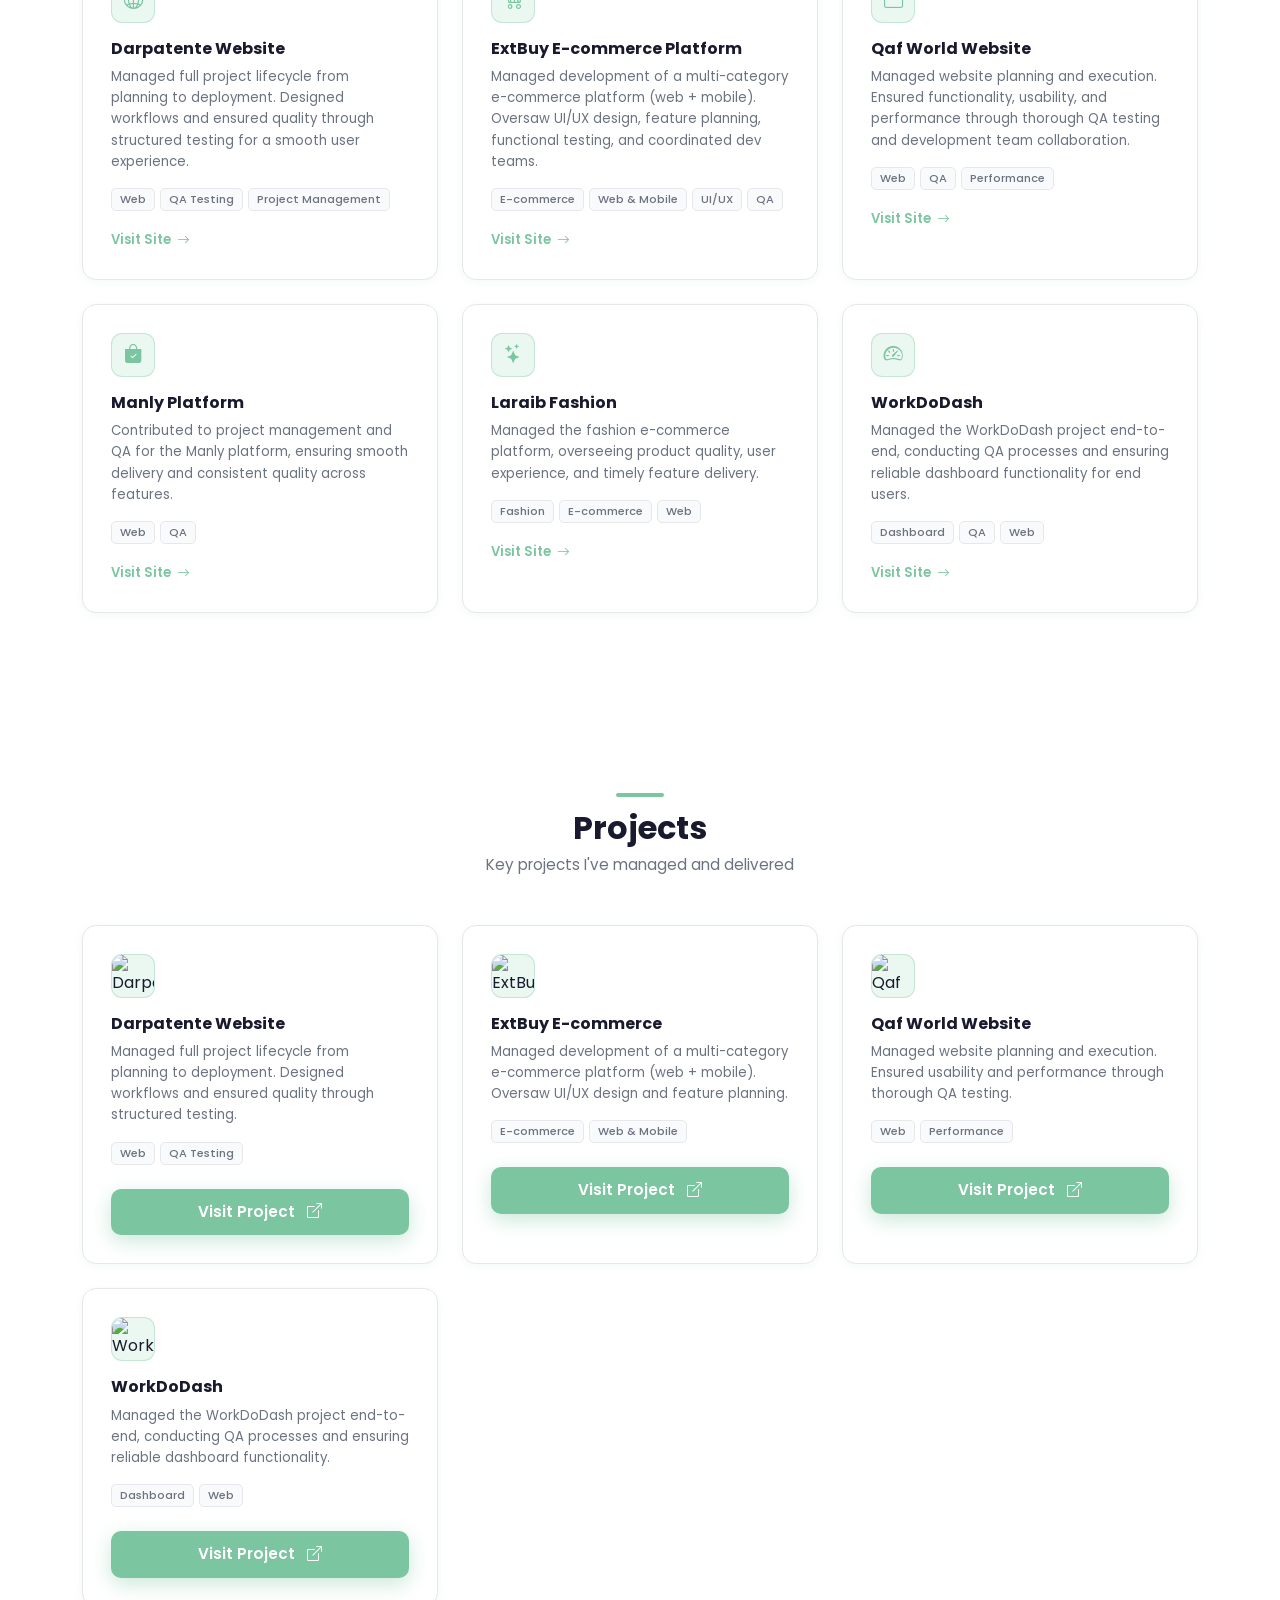
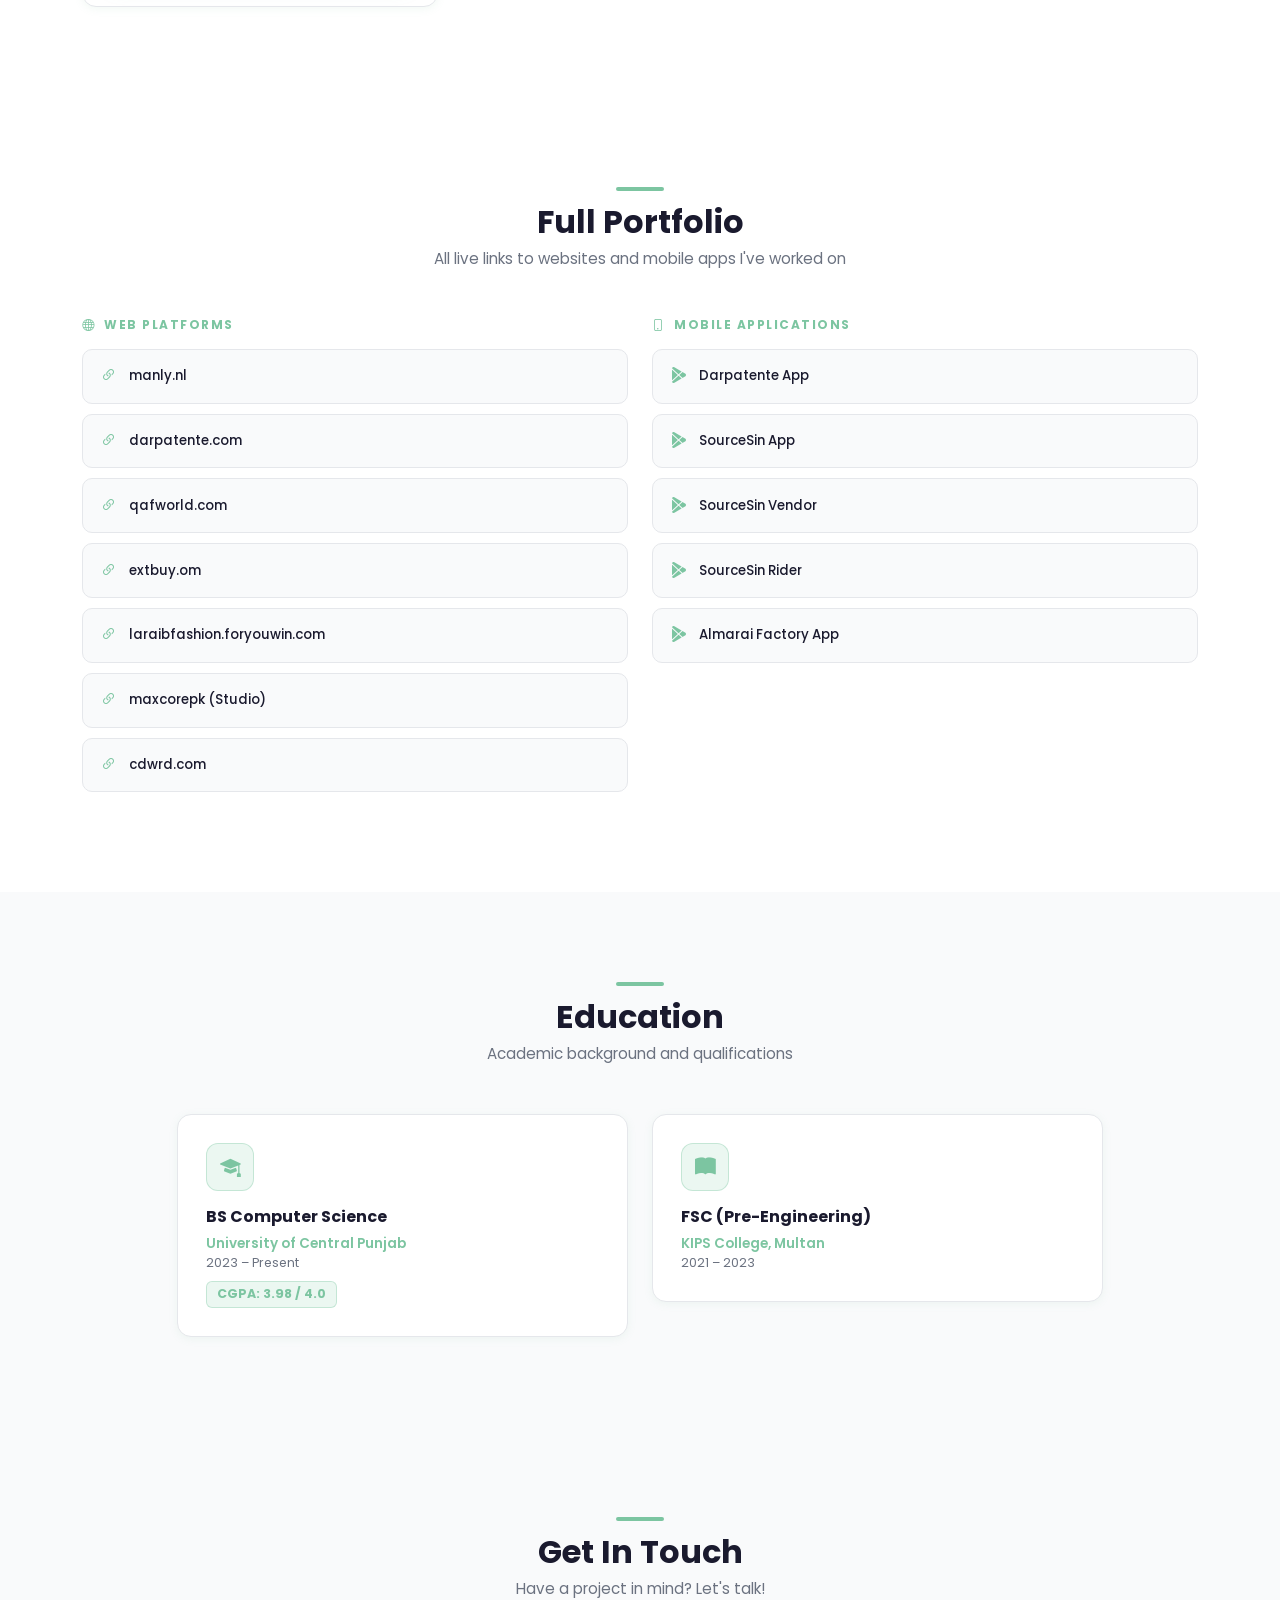
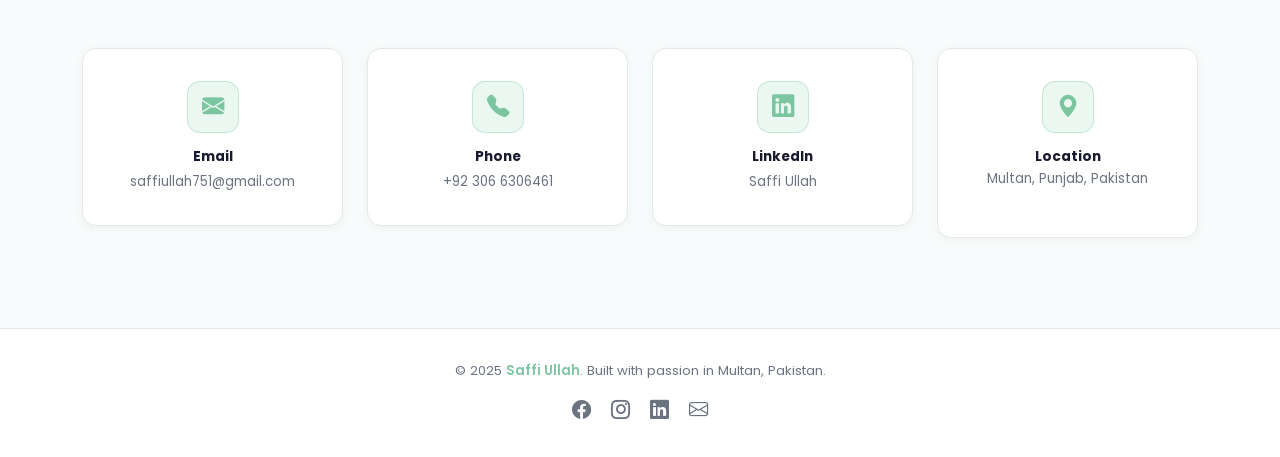
==== commit fcf52690: "fix: correct script tag for main.js by replacing incorrect link element" ====
--- a/main.html
+++ b/main.html
@@ -645,8 +645,8 @@
 
   <!-- Bootstrap JS -->
   <script src="https://cdn.jsdelivr.net/npm/bootstrap@5.3.2/dist/js/bootstrap.bundle.min.js"></script>
-
-  <link rel="stylesheet" href="assets/main.js">
+  <script src="assets/main.js"></script>
+
 </body>
 
 </html>
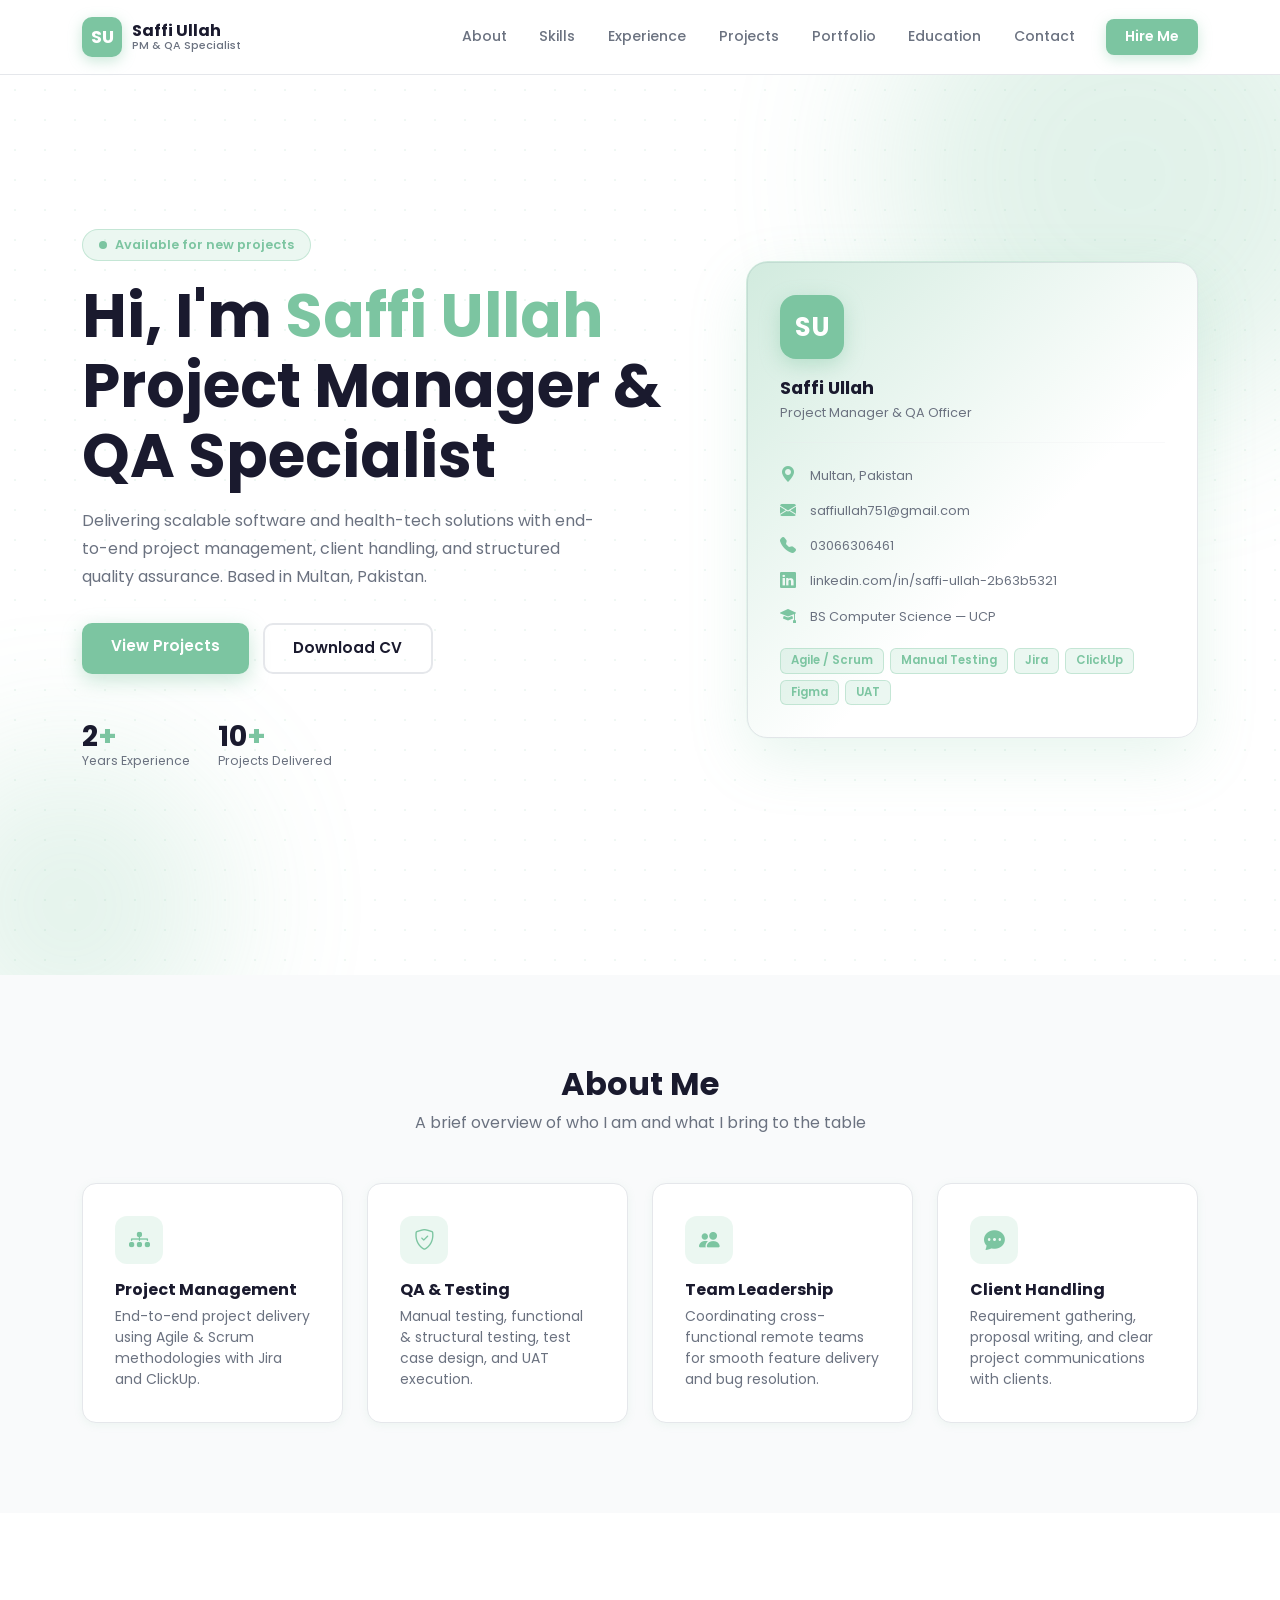
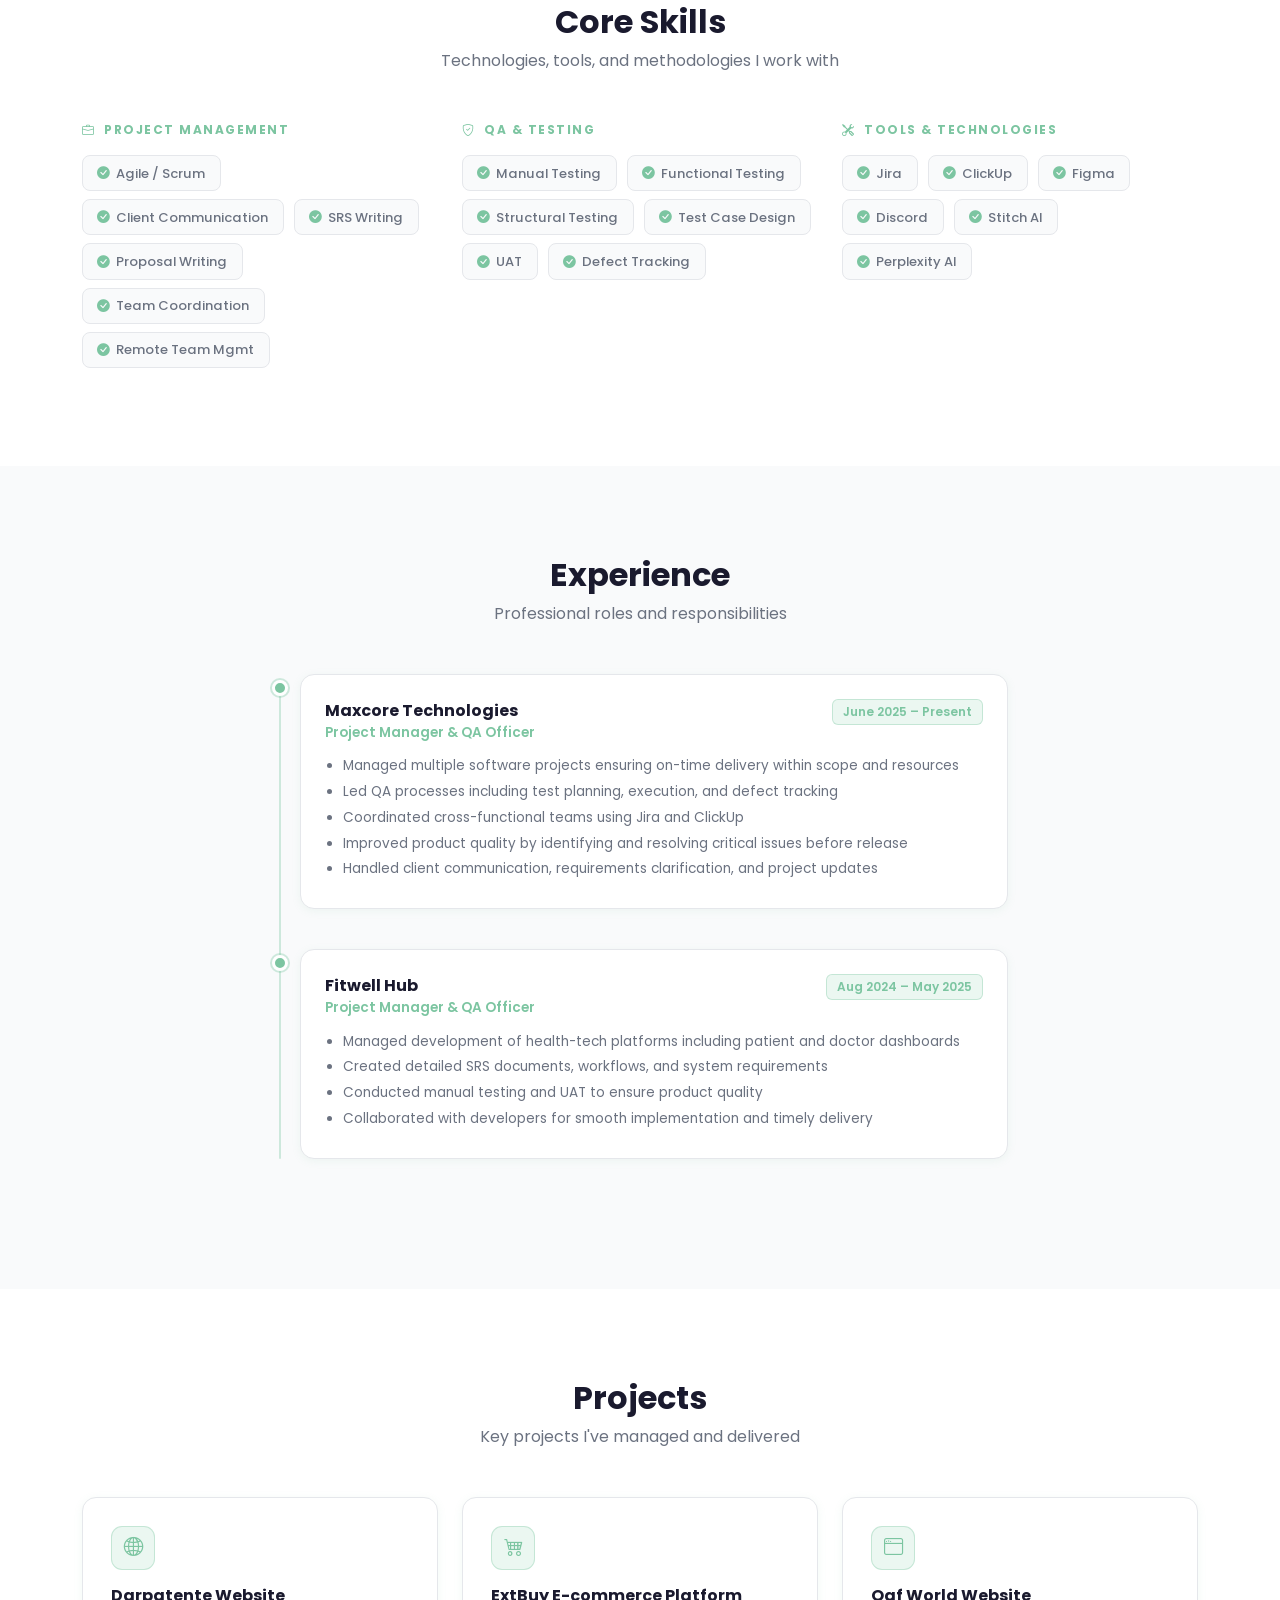
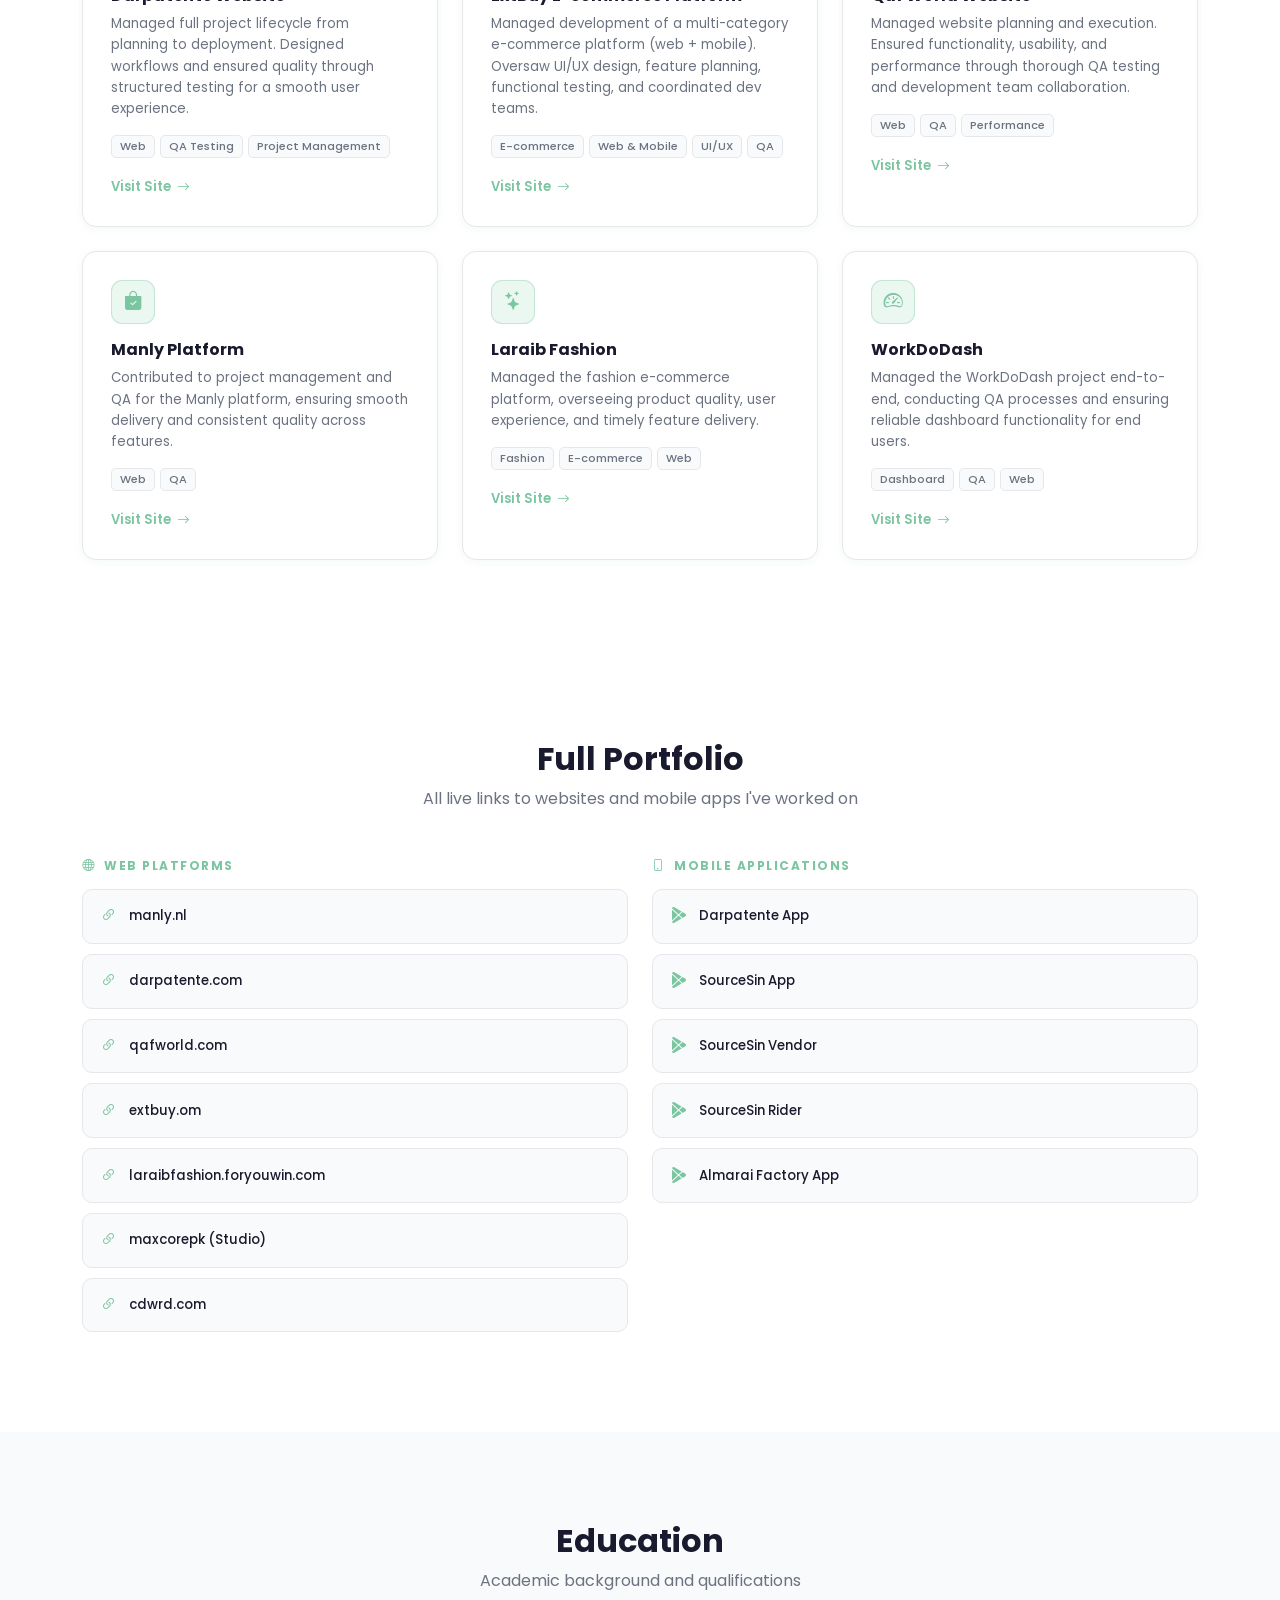
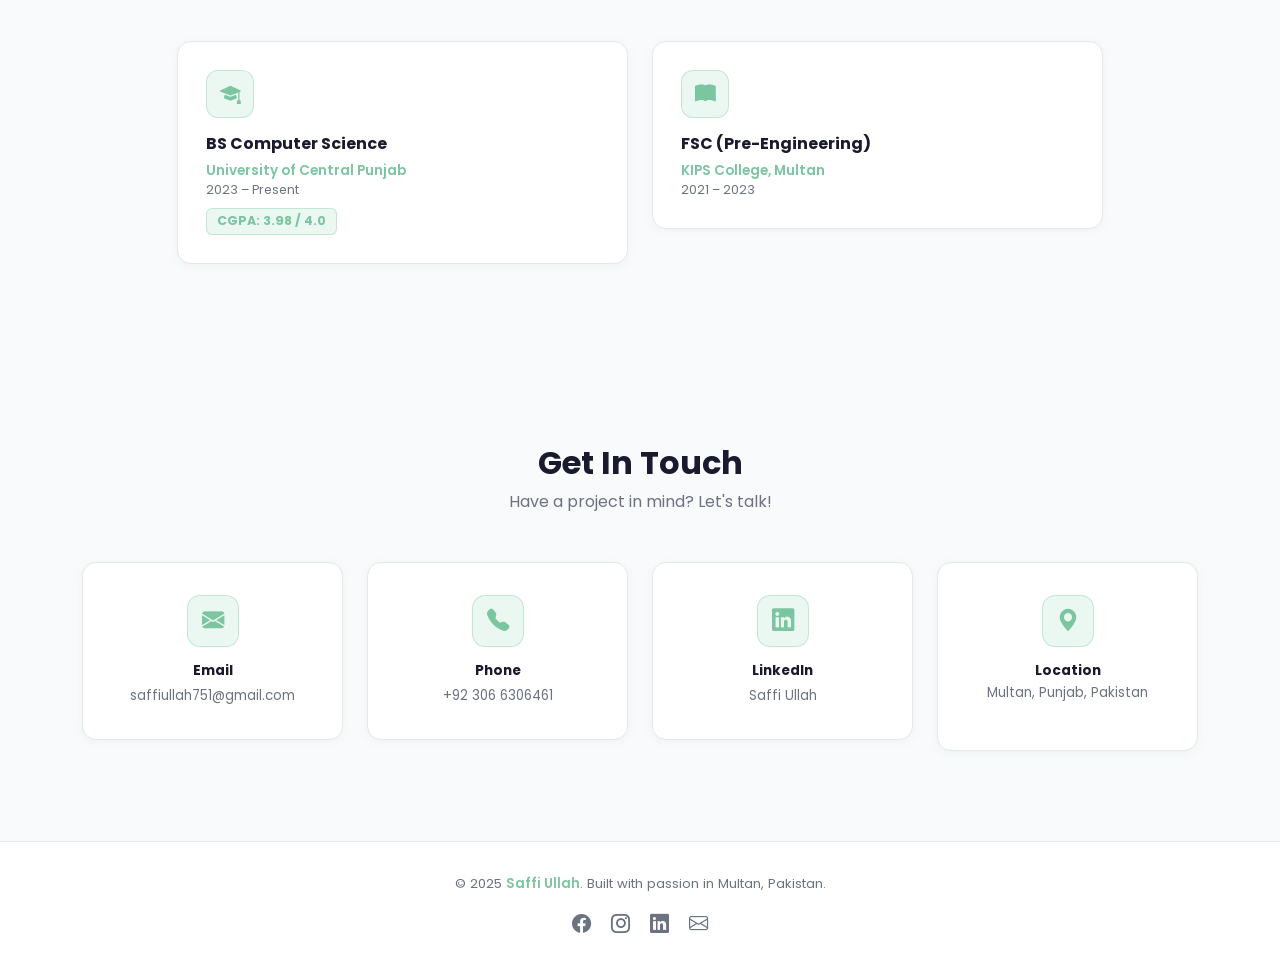
==== commit e08ae424: "feat: implement responsive portfolio layout with custom CSS styling and Vercel configuration" ====
--- a/main.html
+++ b/main.html
@@ -149,7 +149,7 @@
         </div>
         <div class="col-md-6 col-lg-3 reveal delay-2">
           <div class="about-card">
-            <div class="about-icon"><i class="bi bi-shield-check-fill"></i></div>
+            <div class="about-icon"><i class="bi bi-shield-check"></i></div>
             <h5>QA & Testing</h5>
             <p>Manual testing, functional & structural testing, test case design, and UAT execution.</p>
           </div>
@@ -394,97 +394,6 @@
     </div>
   </section>
 
-  <!-- ===== PORTFOLIO LINKS ===== -->
-  <!-- ===== PROJECTS ===== -->
-  <section id="projects">
-    <div class="container">
-      <div class="text-center mb-5 reveal">
-        <div class="accent-line mx-auto"></div>
-        <h2 class="section-title">Projects</h2>
-        <p class="section-sub">Key projects I've managed and delivered</p>
-      </div>
-      <div class="row g-4">
-        <!-- Darpatente -->
-        <div class="col-md-6 col-lg-4 reveal delay-1">
-          <div class="project-card">
-            <div class="project-icon">
-              <img src="assets/darpatente-icon.png" alt="Darpatente">
-            </div>
-            <h5>Darpatente Website</h5>
-            <p>Managed full project lifecycle from planning to deployment. Designed workflows and ensured quality
-              through structured testing.</p>
-            <div class="project-tags">
-              <span class="project-tag">Web</span>
-              <span class="project-tag">QA Testing</span>
-            </div>
-            <a href="https://www.darpatente.com/" target="_blank" class="btn btn-primary-accent w-100 mt-2">
-              Visit Project <i class="bi bi-box-arrow-up-right ms-2"></i>
-            </a>
-          </div>
-        </div>
-
-        <!-- ExtBuy -->
-        <div class="col-md-6 col-lg-4 reveal delay-2">
-          <div class="project-card">
-            <div class="project-icon">
-              <img src="assets/extbuy-icon.png" alt="ExtBuy">
-            </div>
-            <h5>ExtBuy E-commerce</h5>
-            <p>Managed development of a multi-category e-commerce platform (web + mobile). Oversaw UI/UX design and
-              feature planning.</p>
-            <div class="project-tags">
-              <span class="project-tag">E-commerce</span>
-              <span class="project-tag">Web & Mobile</span>
-            </div>
-            <a href="https://extbuy.om/" target="_blank" class="btn btn-primary-accent w-100 mt-2">
-              Visit Project <i class="bi bi-box-arrow-up-right ms-2"></i>
-            </a>
-          </div>
-        </div>
-
-        <!-- Qaf World -->
-        <div class="col-md-6 col-lg-4 reveal delay-3">
-          <div class="project-card">
-            <div class="project-icon">
-              <img src="assets/qaf-icon.png" alt="Qaf World">
-            </div>
-            <h5>Qaf World Website</h5>
-            <p>Managed website planning and execution. Ensured usability and performance through thorough QA testing.
-            </p>
-            <div class="project-tags">
-              <span class="project-tag">Web</span>
-              <span class="project-tag">Performance</span>
-            </div>
-            <a href="https://qafworld.com/" target="_blank" class="btn btn-primary-accent w-100 mt-2">
-              Visit Project <i class="bi bi-box-arrow-up-right ms-2"></i>
-            </a>
-          </div>
-        </div>
-
-        <!-- WorkDoDash -->
-        <div class="col-md-6 col-lg-4 reveal delay-1">
-          <div class="project-card">
-            <div class="project-icon">
-              <img src="assets/workdodash-icon.png" alt="WorkDoDash">
-            </div>
-            <h5>WorkDoDash</h5>
-            <p>Managed the WorkDoDash project end-to-end, conducting QA processes and ensuring reliable dashboard
-              functionality.</p>
-            <div class="project-tags">
-              <span class="project-tag">Dashboard</span>
-              <span class="project-tag">Web</span>
-            </div>
-            <a href="https://workdodash.jojig.shop" target="_blank" class="btn btn-primary-accent w-100 mt-2">
-              Visit Project <i class="bi bi-box-arrow-up-right ms-2"></i>
-            </a>
-          </div>
-        </div>
-
-        <!-- Add more project cards here using the same structure -->
-      </div>
-    </div>
-  </section>
-
   <!-- ===== FULL PORTFOLIO ===== -->
   <section id="portfolio">
     <div class="container">
@@ -645,8 +554,8 @@
 
   <!-- Bootstrap JS -->
   <script src="https://cdn.jsdelivr.net/npm/bootstrap@5.3.2/dist/js/bootstrap.bundle.min.js"></script>
+
   <script src="assets/main.js"></script>
-
 </body>
 
 </html>
--- a/assets/style.css
+++ b/assets/style.css
@@ -76,33 +76,13 @@
         padding: 90px 0;
     }
 
-    /* ===== SECTION HEADING ===== */
-    .section-title {
-        font-size: 2rem;
-        font-weight: 700;
-        color: var(--text-dark);
-        margin-bottom: 0.4rem;
-    }
-
-    .section-sub {
-        color: var(--text-gray);
-        font-size: 0.95rem;
-        margin-bottom: 2.5rem;
-    }
-
-    .accent-line {
-        width: 48px;
-        height: 4px;
-        background: var(--accent);
-        border-radius: 2px;
-        margin-bottom: 0.75rem;
-    }
+
 
     /* ===== NAVBAR ===== */
     .navbar {
         background: rgba(255, 255, 255, 0.92);
-        backdrop-filter: blur(16px);
-        -webkit-backdrop-filter: blur(16px);
+        backdrop-filter: blur(40px);
+        -webkit-backdrop-filter: blur(40px);
         border-bottom: 1px solid var(--border);
         padding: 0.75rem 0;
         position: sticky;
@@ -212,7 +192,7 @@
         position: relative;
         overflow: hidden;
         background: var(--bg-white);
-        padding: 100px 0 60px;
+        padding: 10px 0 60px;
     }
 
     /* Decorative blobs */
@@ -393,23 +373,6 @@
         font-size: 0.78rem;
         color: var(--text-gray);
         margin-top: 2px;
-    }
-
-    /* Updated for Image Icons */
-    .project-icon {
-        padding: 0;
-        /* Remove padding to let image fill the space */
-        overflow: hidden;
-        background: transparent;
-        /* Optional: set to var(--accent-light) if images are transparent */
-    }
-
-    .project-icon img {
-        width: 100%;
-        height: 100%;
-        object-fit: cover;
-        /* Ensures the image fills the icon box neatly */
-        border-radius: 11px;
     }
 
     /* Hero card (right side) */
--- a/assets/style.css
+++ b/assets/style.css
@@ -76,33 +76,13 @@
         padding: 90px 0;
     }
 
-    /* ===== SECTION HEADING ===== */
-    .section-title {
-        font-size: 2rem;
-        font-weight: 700;
-        color: var(--text-dark);
-        margin-bottom: 0.4rem;
-    }
-
-    .section-sub {
-        color: var(--text-gray);
-        font-size: 0.95rem;
-        margin-bottom: 2.5rem;
-    }
-
-    .accent-line {
-        width: 48px;
-        height: 4px;
-        background: var(--accent);
-        border-radius: 2px;
-        margin-bottom: 0.75rem;
-    }
+
 
     /* ===== NAVBAR ===== */
     .navbar {
         background: rgba(255, 255, 255, 0.92);
-        backdrop-filter: blur(16px);
-        -webkit-backdrop-filter: blur(16px);
+        backdrop-filter: blur(40px);
+        -webkit-backdrop-filter: blur(40px);
         border-bottom: 1px solid var(--border);
         padding: 0.75rem 0;
         position: sticky;
@@ -212,7 +192,7 @@
         position: relative;
         overflow: hidden;
         background: var(--bg-white);
-        padding: 100px 0 60px;
+        padding: 10px 0 60px;
     }
 
     /* Decorative blobs */
@@ -393,23 +373,6 @@
         font-size: 0.78rem;
         color: var(--text-gray);
         margin-top: 2px;
-    }
-
-    /* Updated for Image Icons */
-    .project-icon {
-        padding: 0;
-        /* Remove padding to let image fill the space */
-        overflow: hidden;
-        background: transparent;
-        /* Optional: set to var(--accent-light) if images are transparent */
-    }
-
-    .project-icon img {
-        width: 100%;
-        height: 100%;
-        object-fit: cover;
-        /* Ensures the image fills the icon box neatly */
-        border-radius: 11px;
     }
 
     /* Hero card (right side) */
